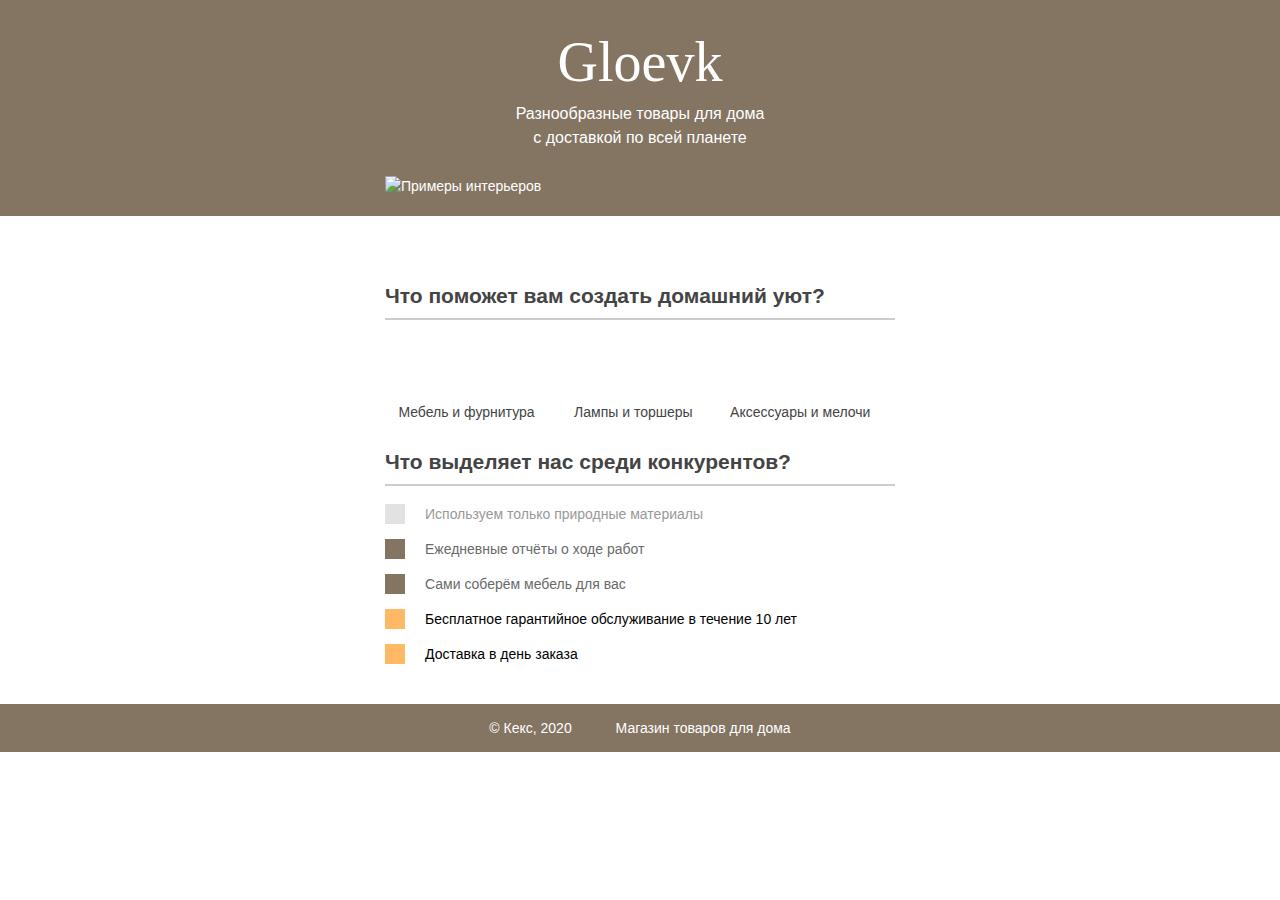
==== index.html @ f83a2370 "хз" ====
<!DOCTYPE html>
<html lang="ru">
  <head>
    <meta charset="utf-8">
    <title>Магазин товаров для дома</title>
    <link rel="stylesheet" href="style.css">
  </head>
  <body>
    <header class="site-header">
      <div class="container">
        <h1>Gloevk</h1>
        <p>Разнообразные товары для дома с доставкой по всей планете</p>
        <img src="img/gloevk-examples.png" width="510" height="80" alt="Примеры интерьеров">
      </div>
    </header>

    <section class="features">
      <h2>Что поможет вам создать домашний уют?</h2>
      <p class="feature-furniture">Мебель и фурнитура</p>
      <p class="feature-lighting">Лампы и торшеры</p>
      <p class="feature-accessories">Аксессуары и мелочи</p>
    </section>

    <section class="advantages">
      <h2>Что выделяет нас среди конкурентов?</h2>
      <ul class="advantages-list">
        <li class="advantages-item">Используем только природные материалы</li>
        <li class="advantages-item standard">Ежедневные отчёты о ходе работ</li>
        <li class="advantages-item standard">Сами соберём мебель для вас</li>
        <li class="advantages-item vip">Бесплатное гарантийное обслуживание в течение 10 лет</li>
        <li class="advantages-item vip">Доставка в день заказа</li>
      </ul>
    </section>

    <footer class="site-footer">
      <div class="container">
        <p>© Кекс, 2020</p>
        <p>Магазин товаров для дома</p>
      </div>
    </footer>
  </body>
</html>
---- style.css ----
body {
  margin: 0;
  padding: 0;
  font-family: "Arial", sans-serif;
  font-size: 14px;
  line-height: 20px;
  color: #444444;
}

h1 {
  width: 255px;
  margin: 0 auto 8px;
  font-family: "Georgia", serif;
  text-align: center;
  font-weight: normal;
  font-size: 56px;
  line-height: 64px;
}

h2 {
  border-bottom: 2px solid #cccccc;
  padding-bottom: 12px;
}

.container {
  width: 510px;
  margin: 0 auto;
  padding: 0 20px;
}

.site-header {
  min-width: 550px;
  height: 186px;
  margin-bottom: 70px;
  padding-top: 30px;
  background: #847462 no-repeat center url("img/gloevk-bg.jpg");
  background-size: cover;
  color: #ffffff;
}

.site-header p {
  width: 255px;
  margin: 0 auto 26px;
  text-align: center;
  font-size: 16px;
  line-height: 24px; 
}

.site-header img {
  display: block;
  margin: 0 auto;
}

.features {
  width: 510px;
  margin: 0 auto 30px;
  padding: 0 20px;
}

.features p {
  display: inline-block;
  vertical-align: top;
  width: 30%;
  margin: 0 5px;
  background-repeat: no-repeat;
  background-position: center top;
  text-align: center;
}

.feature-furniture {
  padding-top: 65px;
  background-image: url("img/furniture.svg");
}

.feature-lighting {
  padding-top: 65px;
  background-image: url("img/lighting.svg");
}

.feature-accessories {
  padding-top: 65px;
  background-image: url("img/accessories.svg");
}

.advantages {
  width: 510px;
  margin: 0 auto 40px;
  padding: 0 20px;
}

.advantages-list {
  padding: 0;
  list-style: none;  
}

.advantages-item {
  margin-bottom: 15px;
  padding-left: 20px;
  border-left: 20px solid #e2e2e2;
  color: #999999;
}

.standard {
  border-color: #847462;
  color: #6a6a6a;
}

.vip {
  border-color: #ffb864;
  color: #000000;
}

.site-footer {
  min-width: 550px;
  background-color: #847462;
  color: #ffffff;
}

.site-footer .container {
  text-align: center;
}

.site-footer p {
  display: inline-block;
  vertical-align: middle;
  padding: 0 20px;
}
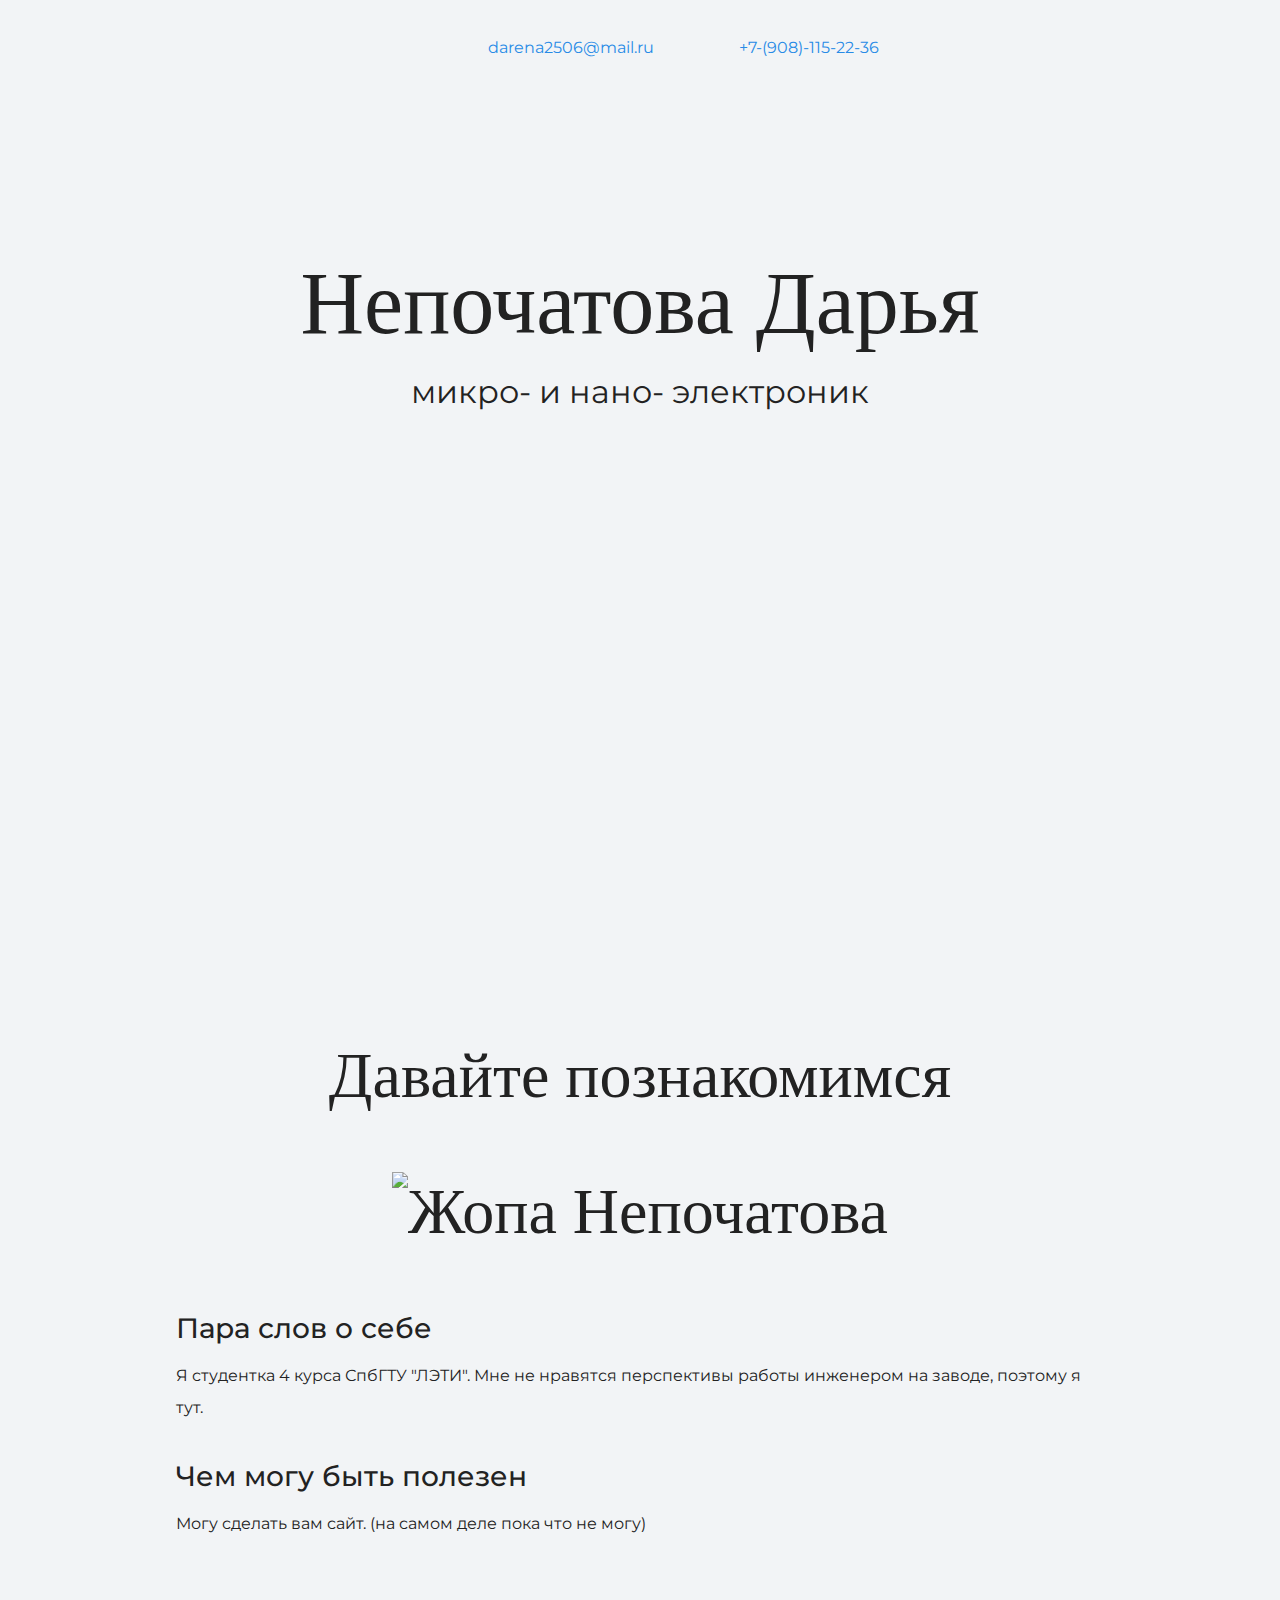
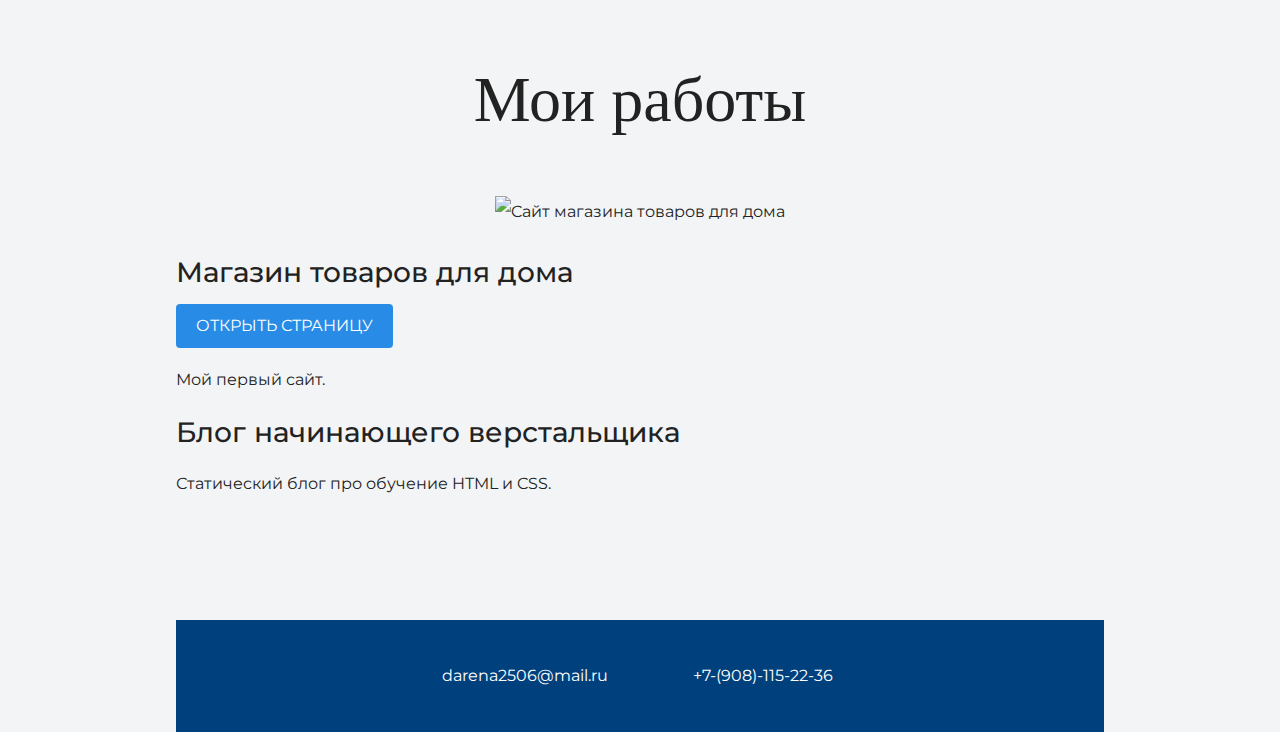
==== commit 8ee9978f: "САЙТ" ====
--- a/index.html
+++ b/index.html
@@ -1,42 +1,52 @@
 <!DOCTYPE html>
 <html lang="ru">
   <head>
-    <meta charset="utf-8">
-    <title>Магазин товаров для дома</title>
+    <meta charset="UTF-8">
     <link rel="stylesheet" href="style.css">
+    <title>Портфолио Junior верстальщика</title>
+    <link href="https://fonts.googleapis.com/css?family=Montserrat:400,500,700|Old+Standard+TT&display=swap&subset=cyrillic" rel="stylesheet">
   </head>
+
   <body>
-    <header class="site-header">
-      <div class="container">
-        <h1>Gloevk</h1>
-        <p>Разнообразные товары для дома с доставкой по всей планете</p>
-        <img src="img/gloevk-examples.png" width="510" height="80" alt="Примеры интерьеров">
-      </div>
+    <div class="container">
+    <header class="page-header">
+      <a href="mailto:darena2506@mail.ru" class="header-email">darena2506@mail.ru</a> <a href="tel: +79081152236" class="header-phone">+7-(908)-115-22-36</a>
     </header>
 
-    <section class="features">
-      <h2>Что поможет вам создать домашний уют?</h2>
-      <p class="feature-furniture">Мебель и фурнитура</p>
-      <p class="feature-lighting">Лампы и торшеры</p>
-      <p class="feature-accessories">Аксессуары и мелочи</p>
+    <section class="hero-image">
+      <h1 class="heading">Непочатова Дарья</h1>
+      <p>микро- и нано- электроник</p>
     </section>
 
-    <section class="advantages">
-      <h2>Что выделяет нас среди конкурентов?</h2>
-      <ul class="advantages-list">
-        <li class="advantages-item">Используем только природные материалы</li>
-        <li class="advantages-item standard">Ежедневные отчёты о ходе работ</li>
-        <li class="advantages-item standard">Сами соберём мебель для вас</li>
-        <li class="advantages-item vip">Бесплатное гарантийное обслуживание в течение 10 лет</li>
-        <li class="advantages-item vip">Доставка в день заказа</li>
-      </ul>
+    <section class="intro">
+      <h2 class="subheading">Давайте познакомимся</h2>
+      <figure class="subheading" >
+        <img src="files/ebalo.jpg" width="500" height="508" alt="Жопа Непочатова">
+      </figure>
+      <h3>Пара слов о себе</h3>
+      <p>Я студентка 4 курса СпбГТУ "ЛЭТИ". 
+        Мне не нравятся перспективы работы инженером на заводе, поэтому я тут.
+      </p>
+      <h3>Чем могу быть полезен</h3>
+      <p>Могу сделать вам сайт. (на самом деле пока что не могу)</p>
     </section>
 
-    <footer class="site-footer">
-      <div class="container">
-        <p>© Кекс, 2020</p>
-        <p>Магазин товаров для дома</p>
-      </div>
+    <section class="portfolio">
+      <h2 class="subheading">Мои работы</h2>
+<figure class="project-image">
+<img src="files/project.jpg" width="928" height="536" alt="Cайт магазина товаров для дома">
+</figure>
+      <h3>Магазин товаров для дома</h3>
+      <a class="button" href="project-gloevk/index.html">Открыть страницу </a>
+      <p>Мой первый сайт.</p>
+
+      <h3>Блог начинающего верстальщика</h3>
+      <p>Статический блог про обучение HTML и CSS.</p>
+    </section>
+
+    <footer class="page-footer">
+     <a href="mailto:darena2506@mail.ru" class="header-email">darena2506@mail.ru</a> <a href="tel: +79081152236" class="header-phone">+7-(908)-115-22-36</a>
     </footer>
+    </div>
   </body>
-</html>
+</html>--- a/style.css
+++ b/style.css
@@ -1,129 +1,199 @@
-body {
-  margin: 0;
-  padding: 0;
-  font-family: "Arial", sans-serif;
-  font-size: 14px;
-  line-height: 20px;
-  color: #444444;
-}
-
-h1 {
-  width: 255px;
-  margin: 0 auto 8px;
-  font-family: "Georgia", serif;
-  text-align: center;
-  font-weight: normal;
-  font-size: 56px;
-  line-height: 64px;
-}
-
-h2 {
-  border-bottom: 2px solid #cccccc;
-  padding-bottom: 12px;
-}
-
-.container {
-  width: 510px;
-  margin: 0 auto;
-  padding: 0 20px;
-}
-
-.site-header {
-  min-width: 550px;
-  height: 186px;
-  margin-bottom: 70px;
-  padding-top: 30px;
-  background: #847462 no-repeat center url("img/gloevk-bg.jpg");
-  background-size: cover;
-  color: #ffffff;
-}
-
-.site-header p {
-  width: 255px;
-  margin: 0 auto 26px;
-  text-align: center;
-  font-size: 16px;
-  line-height: 24px; 
-}
-
-.site-header img {
-  display: block;
-  margin: 0 auto;
-}
-
-.features {
-  width: 510px;
-  margin: 0 auto 30px;
-  padding: 0 20px;
-}
-
-.features p {
-  display: inline-block;
-  vertical-align: top;
-  width: 30%;
-  margin: 0 5px;
-  background-repeat: no-repeat;
-  background-position: center top;
-  text-align: center;
-}
-
-.feature-furniture {
-  padding-top: 65px;
-  background-image: url("img/furniture.svg");
-}
-
-.feature-lighting {
-  padding-top: 65px;
-  background-image: url("img/lighting.svg");
-}
-
-.feature-accessories {
-  padding-top: 65px;
-  background-image: url("img/accessories.svg");
-}
-
-.advantages {
-  width: 510px;
-  margin: 0 auto 40px;
-  padding: 0 20px;
-}
-
-.advantages-list {
-  padding: 0;
-  list-style: none;  
-}
-
-.advantages-item {
-  margin-bottom: 15px;
-  padding-left: 20px;
-  border-left: 20px solid #e2e2e2;
-  color: #999999;
-}
-
-.standard {
-  border-color: #847462;
-  color: #6a6a6a;
-}
-
-.vip {
-  border-color: #ffb864;
-  color: #000000;
-}
-
-.site-footer {
-  min-width: 550px;
-  background-color: #847462;
-  color: #ffffff;
-}
-
-.site-footer .container {
-  text-align: center;
-}
-
-.site-footer p {
-  display: inline-block;
-  vertical-align: middle;
-  padding: 0 20px;
-}
-
-
+body {
+    margin: 0;
+    min-width: 960px;
+    font-family: "Montserrat", "Helvetica", "Arial", sans-serif;
+    font-size: 16px;
+    line-height: 32px;
+    color: #222222;
+    background-color: #f2f4f6;
+    background-image: url("img/hero-bg.jpg");
+    background-repeat: no-repeat;
+    background-position: top center;
+  }
+  
+  .container {
+    max-width: 928px;
+    margin: 0 auto;
+    padding: 0 16px;
+   
+  }
+  
+  .page-header {
+    margin: 0 0 160px;
+    padding: 32px 0 32px;
+    text-align: center 
+  }
+  
+  .page-header .container,
+  .page-footer .container {
+    max-width: 1408px;
+    text-align: right;
+  }
+  
+  .page-header a {
+    margin-left: 56px;
+    color: #288be6;
+    text-decoration: none;
+    background-repeat: no-repeat;
+    background-position: left;
+  }
+  
+  .header-email {
+    padding-left: 30px;
+    background-image: url("img/icon-email-header.svg");
+  }
+  
+  .header-phone {
+    padding-left: 25px;
+    background-image: url("img/icon-phone-header.svg");
+  }
+  
+  .hero-image {
+    margin-bottom: 620px;
+    text-align: center 
+  }
+  
+  .hero-image .container {
+    max-width: 1408px;
+    text-align: center;
+  }
+  
+  .heading {
+    margin: 0 0 16px;
+    font-family: "Old Standard TT", "Times", "Times New Roman", serif;
+    font-size: 88px;
+    line-height: 96px;
+    font-weight: 400;
+  }
+  
+  .hero-image p {
+    margin: 0;
+    font-size: 32px;
+    line-height: 48px;
+  }
+  
+  .intro {
+    margin: 0 0 120px;
+  }
+  
+  .subheading {
+    margin: 0 0 56px;
+    font-family: "Old Standard TT", "Times", "Times New Roman", serif;
+    font-size: 64px;
+    line-height: 80px;
+    font-weight: 400;
+    text-align: center;
+    
+  }
+
+  .user-image {
+    margin: 0 0 32px;
+    text-align: center;
+  }
+  
+  .intro h3,
+  .portfolio h3 {
+    margin: 0 0 12px;
+    font-size: 28px;
+    line-height: 40px;
+    font-weight: 500;
+  }
+  
+  .intro p {
+    margin: 0 0 32px;
+  }
+  
+  .skills-list {
+    margin: 0;
+    padding: 0;
+  }
+  
+  .skills-list dt {
+    padding-left: 32px;
+    background-repeat: no-repeat;
+    background-position: left;
+  }
+  
+  .skill-html {
+    background-image: url("img/icon-html.svg");
+  }
+  
+  .skill-css {
+    background-image: url("img/icon-css.svg");
+  }
+  
+  .level {
+    margin: 4px 0 16px;
+    padding: 0;
+    height: 14px;
+    font-size: 0;
+    background-color: #ffffff;
+    border: 1px solid #86c3fa;
+    border-radius: 8px;
+  }
+  
+  .level div {
+    margin: 1px;
+    height: 12px;
+    background-color: #288be6;
+    border-radius: 6px;
+  }
+  
+  .portfolio {
+    margin: 0 0 120px;
+  }
+  
+  .projects {
+    margin: 0;
+    padding: 0;
+    list-style: none;
+  }
+  
+  .projects li {
+    margin: 0 0 80px;
+  }
+  
+  .project-image {
+    margin: 0 0 24px;
+    text-align: center;
+  }
+  
+  .projects p {
+    margin: 0 0 24px;
+  }
+  
+  .button {
+    padding: 6px 20px;
+    display: inline-block;
+    vertical-align: baseline;
+    text-decoration: none;
+    text-transform: uppercase;
+    border-radius: 4px;
+    background-color: #288be6;
+    color: #ffffff;
+  }
+  
+  .page-footer {
+    padding: 40px 180px;
+    background-color: #00417d;
+    color: #ffffff;
+    
+  }
+  
+  .page-footer a {
+    margin-left: 56px;
+    color: inherit;
+    text-decoration: none;
+    background-repeat: no-repeat;
+    background-position: left;
+  }
+  
+  .footer-email {
+    padding-left: 30px;
+    background-image: url("img/icon-email-footer.svg");
+  }
+  
+  .footer-phone {
+    padding-left: 25px;
+    background-image: url("img/icon-phone-footer.svg");
+  }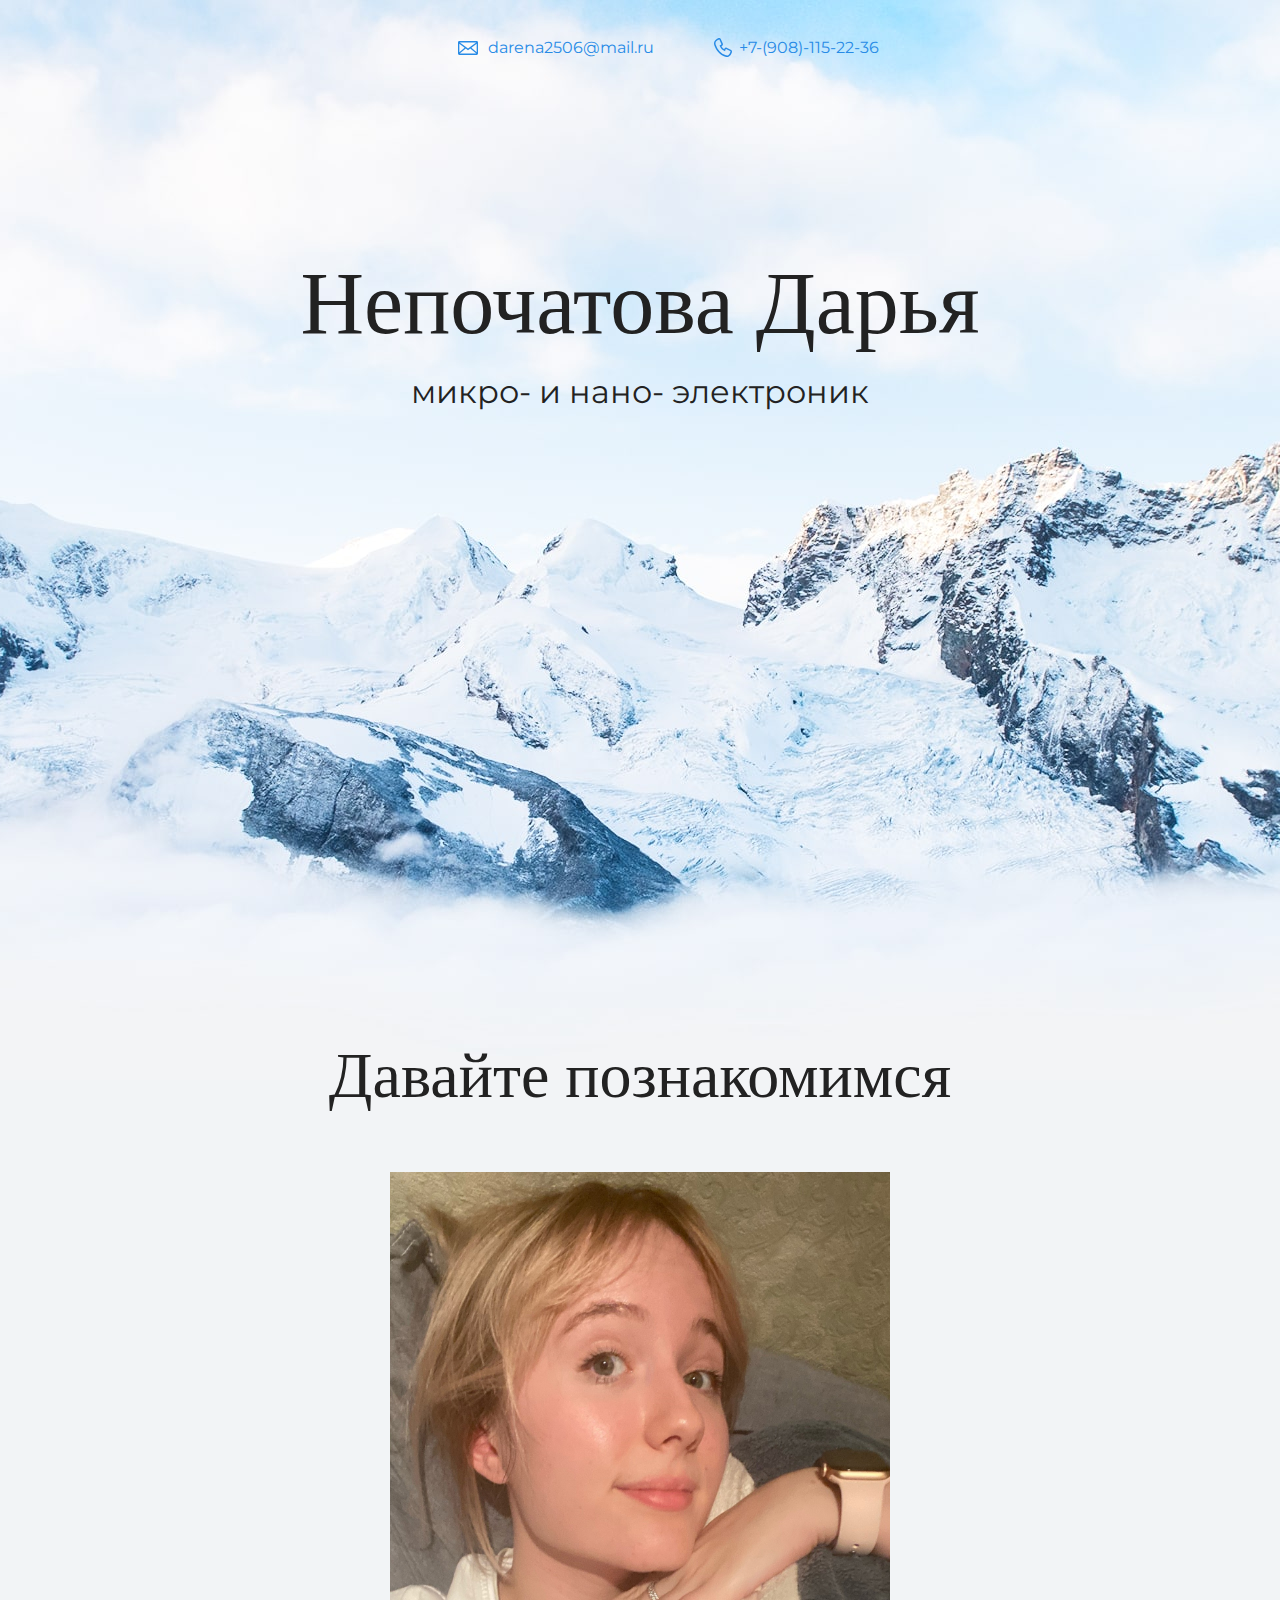
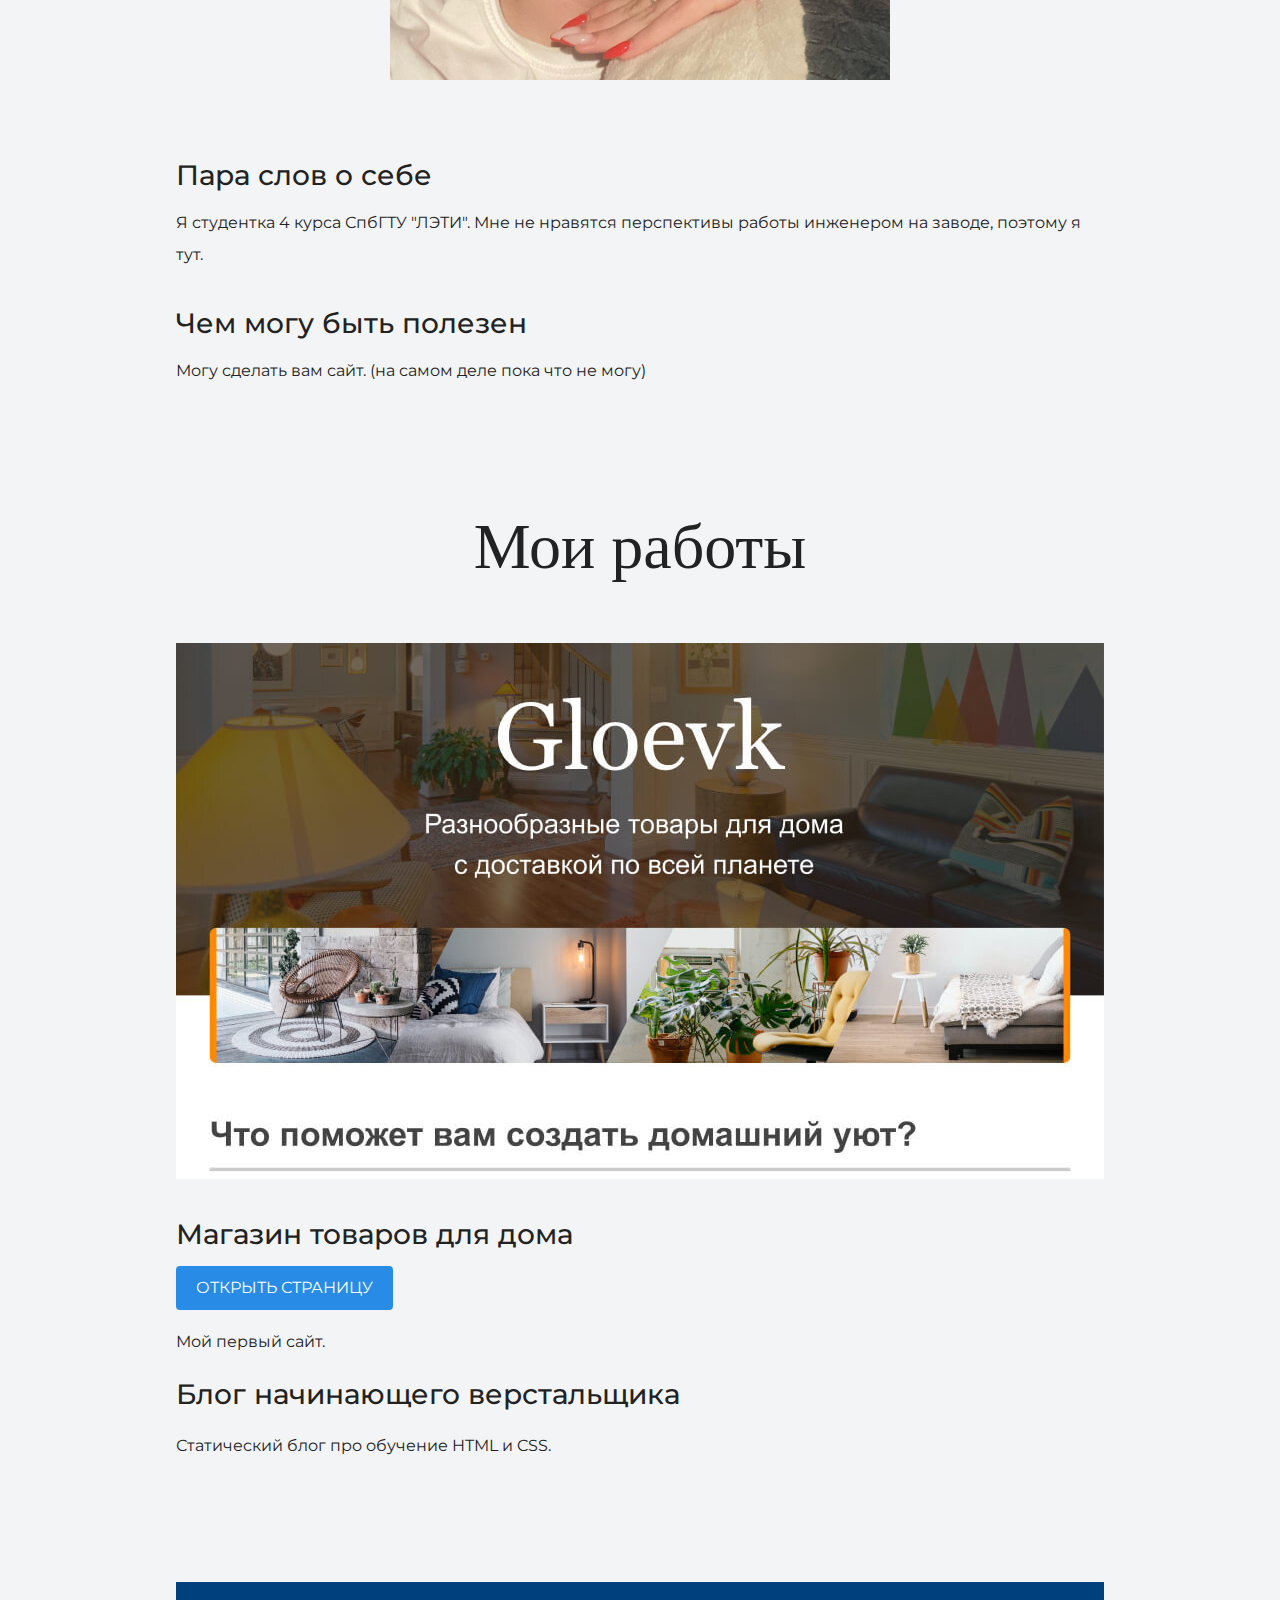
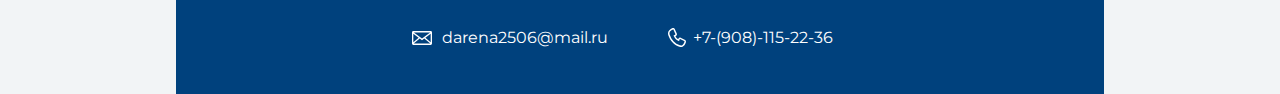
==== commit 32d71f18: "Add files via upload" ====
--- a/index.html
+++ b/index.html
@@ -37,7 +37,7 @@
 <img src="files/project.jpg" width="928" height="536" alt="Cайт магазина товаров для дома">
 </figure>
       <h3>Магазин товаров для дома</h3>
-      <a class="button" href="project-gloevk/index.html">Открыть страницу </a>
+      <a class="button" href="project-gloevk/index1.html">Открыть страницу </a>
       <p>Мой первый сайт.</p>
 
       <h3>Блог начинающего верстальщика</h3>
@@ -45,7 +45,7 @@
     </section>
 
     <footer class="page-footer">
-     <a href="mailto:darena2506@mail.ru" class="header-email">darena2506@mail.ru</a> <a href="tel: +79081152236" class="header-phone">+7-(908)-115-22-36</a>
+     <a href="mailto:darena2506@mail.ru" class="footer-email">darena2506@mail.ru</a> <a href="tel: +79081152236" class="footer-phone">+7-(908)-115-22-36</a>
     </footer>
     </div>
   </body>
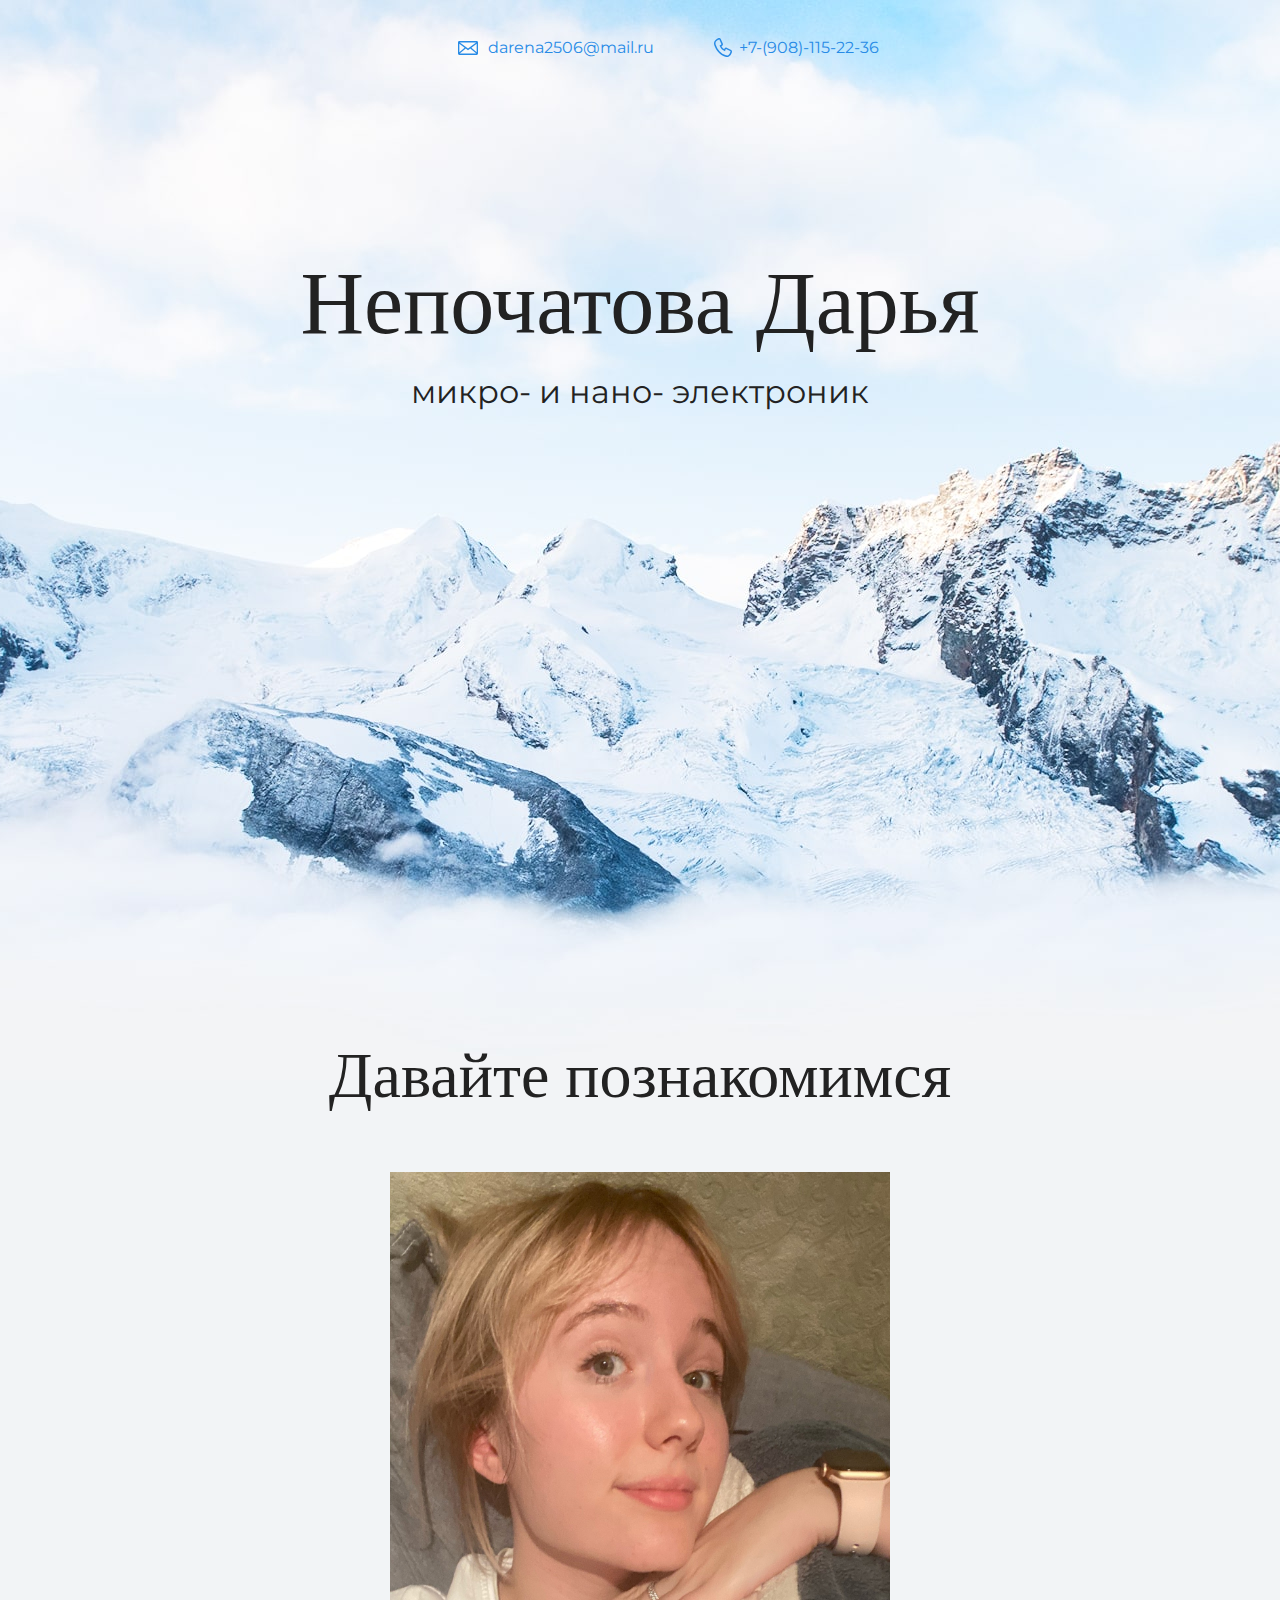
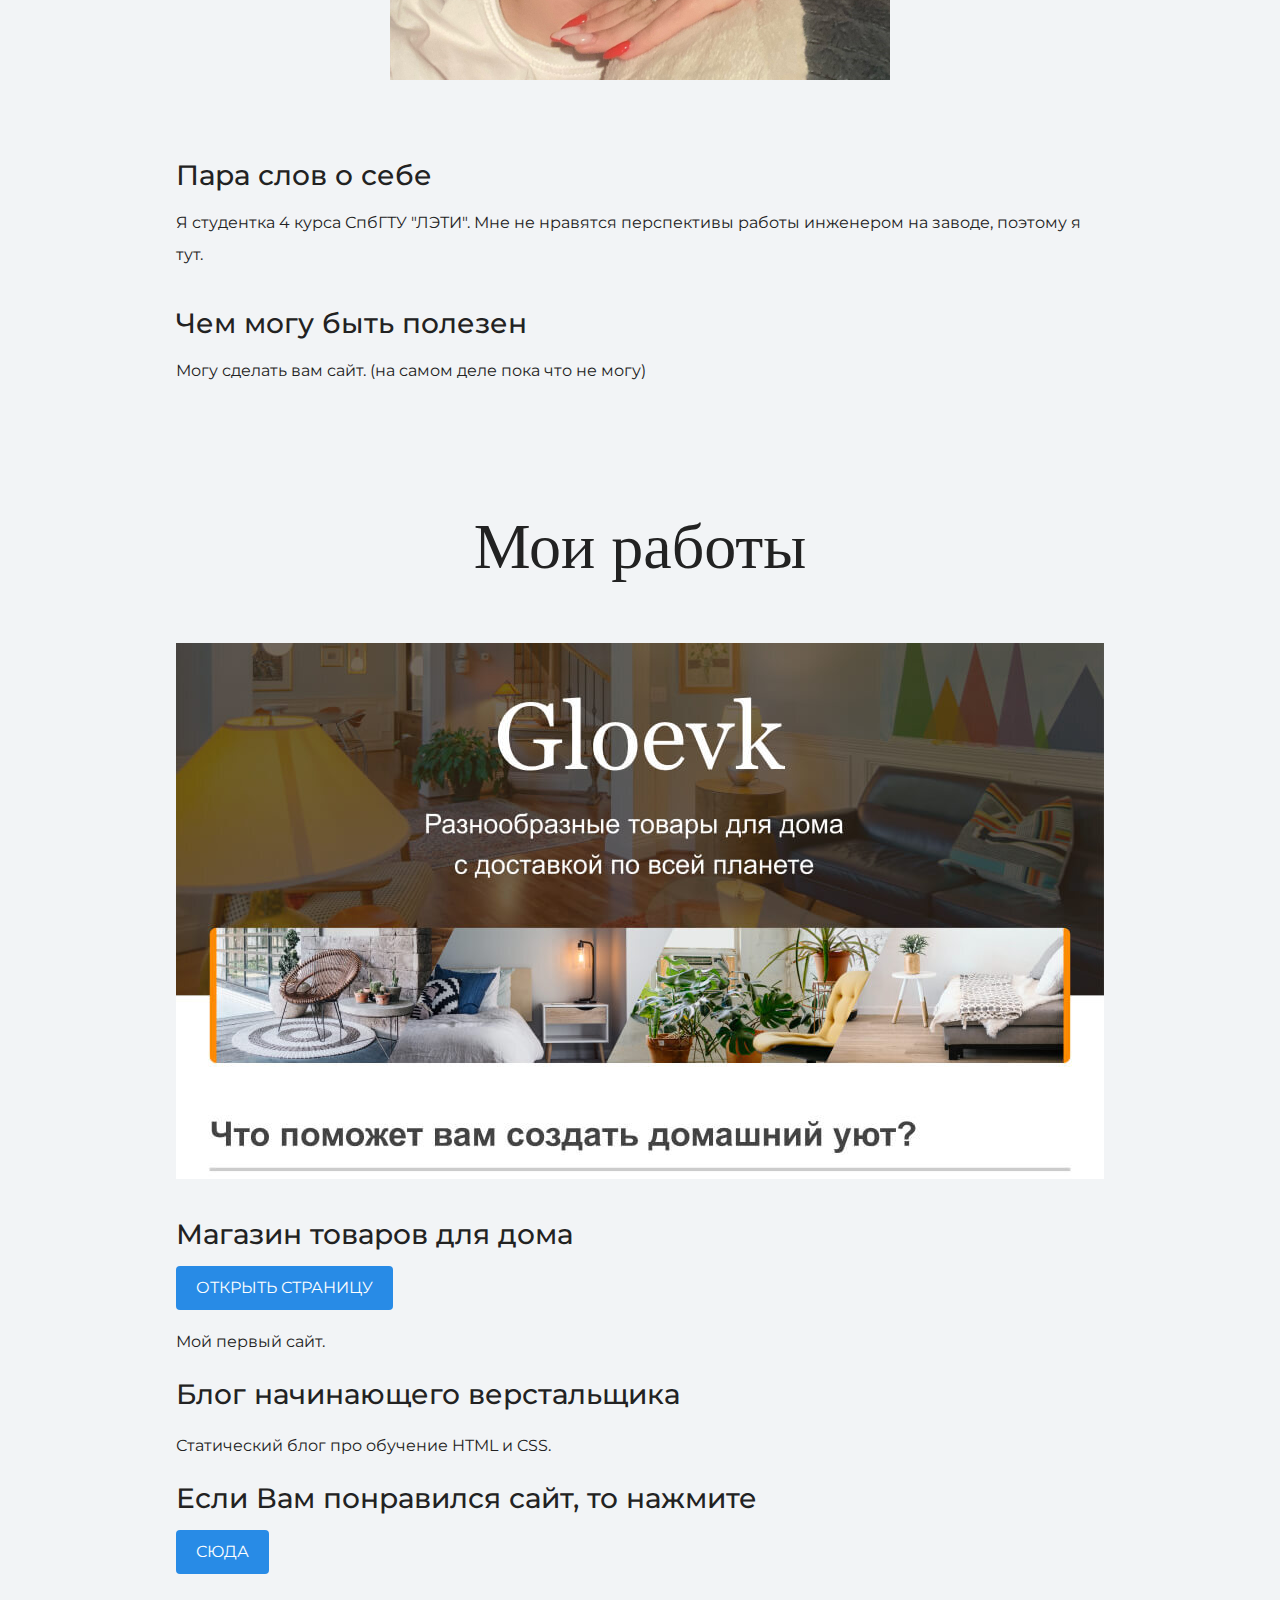
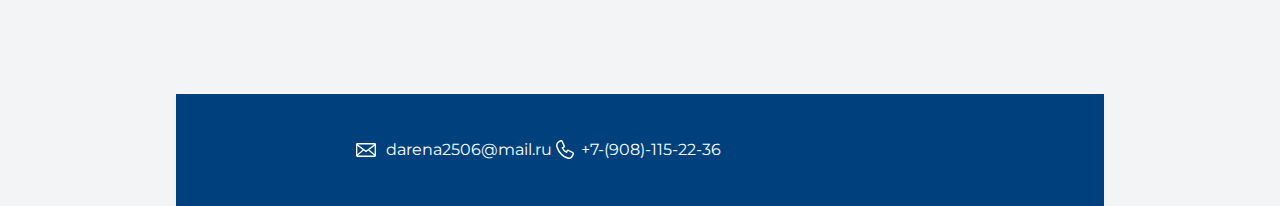
==== commit 0e0df7d4: "Add files via upload" ====
--- a/index.html
+++ b/index.html
@@ -42,7 +42,10 @@
 
       <h3>Блог начинающего верстальщика</h3>
       <p>Статический блог про обучение HTML и CSS.</p>
+      <h3>Если Вам понравился сайт, то нажмите</h3>
+      <a class="button" href="Untitled-1.html">сюда</a>
     </section>
+    
 
     <footer class="page-footer">
      <a href="mailto:darena2506@mail.ru" class="footer-email">darena2506@mail.ru</a> <a href="tel: +79081152236" class="footer-phone">+7-(908)-115-22-36</a>
--- a/style.css
+++ b/style.css
@@ -181,7 +181,8 @@
   }
   
   .page-footer a {
-    margin-left: 56px;
+    
+    text-align: center;
     color: inherit;
     text-decoration: none;
     background-repeat: no-repeat;
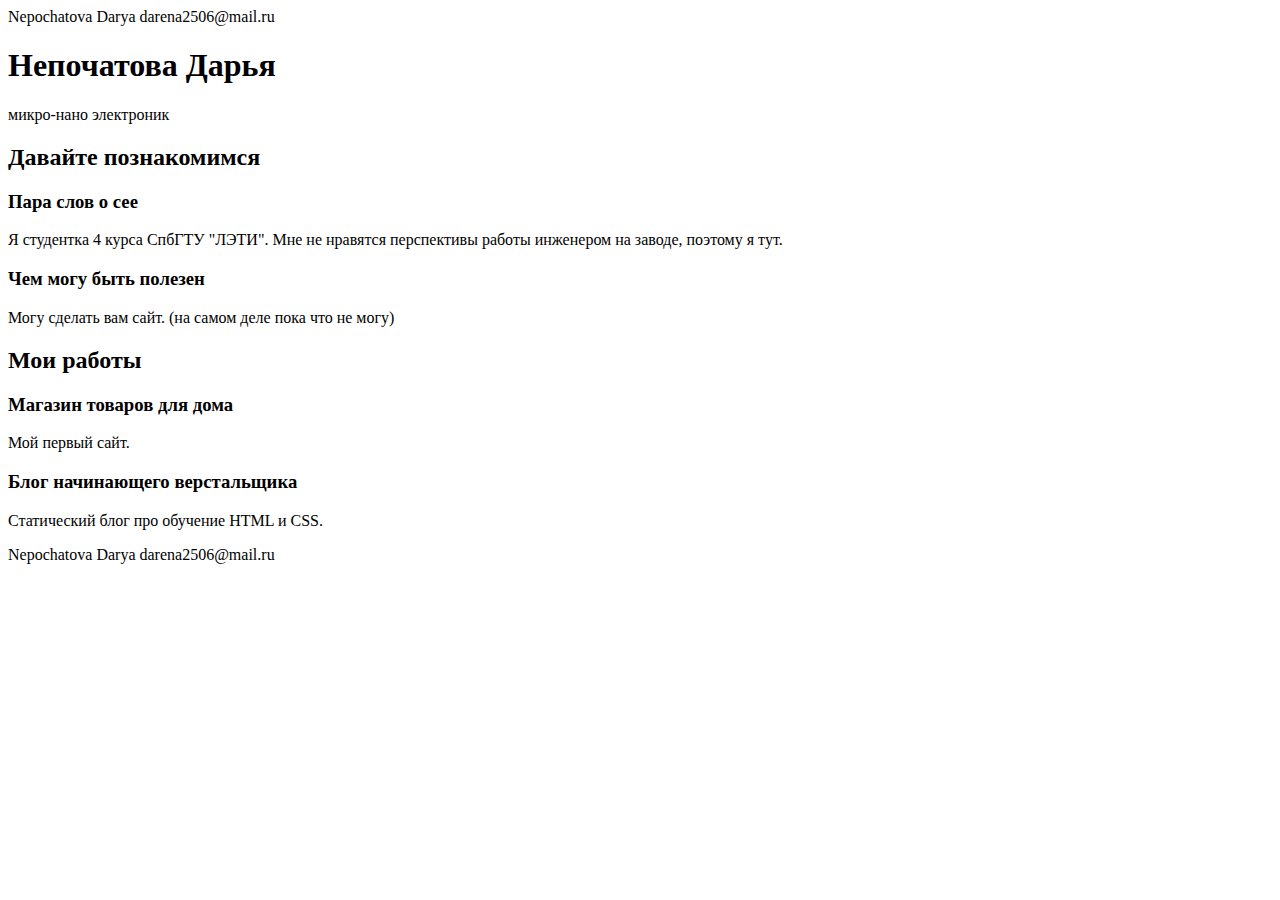
==== commit 41e66fe0: "Add files via upload" ====
--- a/index.html
+++ b/index.html
@@ -2,28 +2,23 @@
 <html lang="ru">
   <head>
     <meta charset="UTF-8">
-    <link rel="stylesheet" href="style.css">
+    <link rel="stylesheet" href="outlines.css">
     <title>Портфолио Junior верстальщика</title>
-    <link href="https://fonts.googleapis.com/css?family=Montserrat:400,500,700|Old+Standard+TT&display=swap&subset=cyrillic" rel="stylesheet">
   </head>
 
   <body>
-    <div class="container">
     <header class="page-header">
-      <a href="mailto:darena2506@mail.ru" class="header-email">darena2506@mail.ru</a> <a href="tel: +79081152236" class="header-phone">+7-(908)-115-22-36</a>
+      Nepochatova Darya darena2506@mail.ru
     </header>
 
     <section class="hero-image">
       <h1 class="heading">Непочатова Дарья</h1>
-      <p>микро- и нано- электроник</p>
+      <p>микро-нано электроник</p>
     </section>
 
     <section class="intro">
       <h2 class="subheading">Давайте познакомимся</h2>
-      <figure class="subheading" >
-        <img src="files/ebalo.jpg" width="500" height="508" alt="Жопа Непочатова">
-      </figure>
-      <h3>Пара слов о себе</h3>
+      <h3>Пара слов о сее</h3>
       <p>Я студентка 4 курса СпбГТУ "ЛЭТИ". 
         Мне не нравятся перспективы работы инженером на заводе, поэтому я тут.
       </p>
@@ -33,23 +28,16 @@
 
     <section class="portfolio">
       <h2 class="subheading">Мои работы</h2>
-<figure class="project-image">
-<img src="files/project.jpg" width="928" height="536" alt="Cайт магазина товаров для дома">
-</figure>
+
       <h3>Магазин товаров для дома</h3>
-      <a class="button" href="project-gloevk/index1.html">Открыть страницу </a>
       <p>Мой первый сайт.</p>
 
       <h3>Блог начинающего верстальщика</h3>
       <p>Статический блог про обучение HTML и CSS.</p>
-      <h3>Если Вам понравился сайт, то нажмите</h3>
-      <a class="button" href="Untitled-1.html">сюда</a>
     </section>
-    
 
     <footer class="page-footer">
-     <a href="mailto:darena2506@mail.ru" class="footer-email">darena2506@mail.ru</a> <a href="tel: +79081152236" class="footer-phone">+7-(908)-115-22-36</a>
+      Nepochatova Darya darena2506@mail.ru 
     </footer>
-    </div>
   </body>
 </html>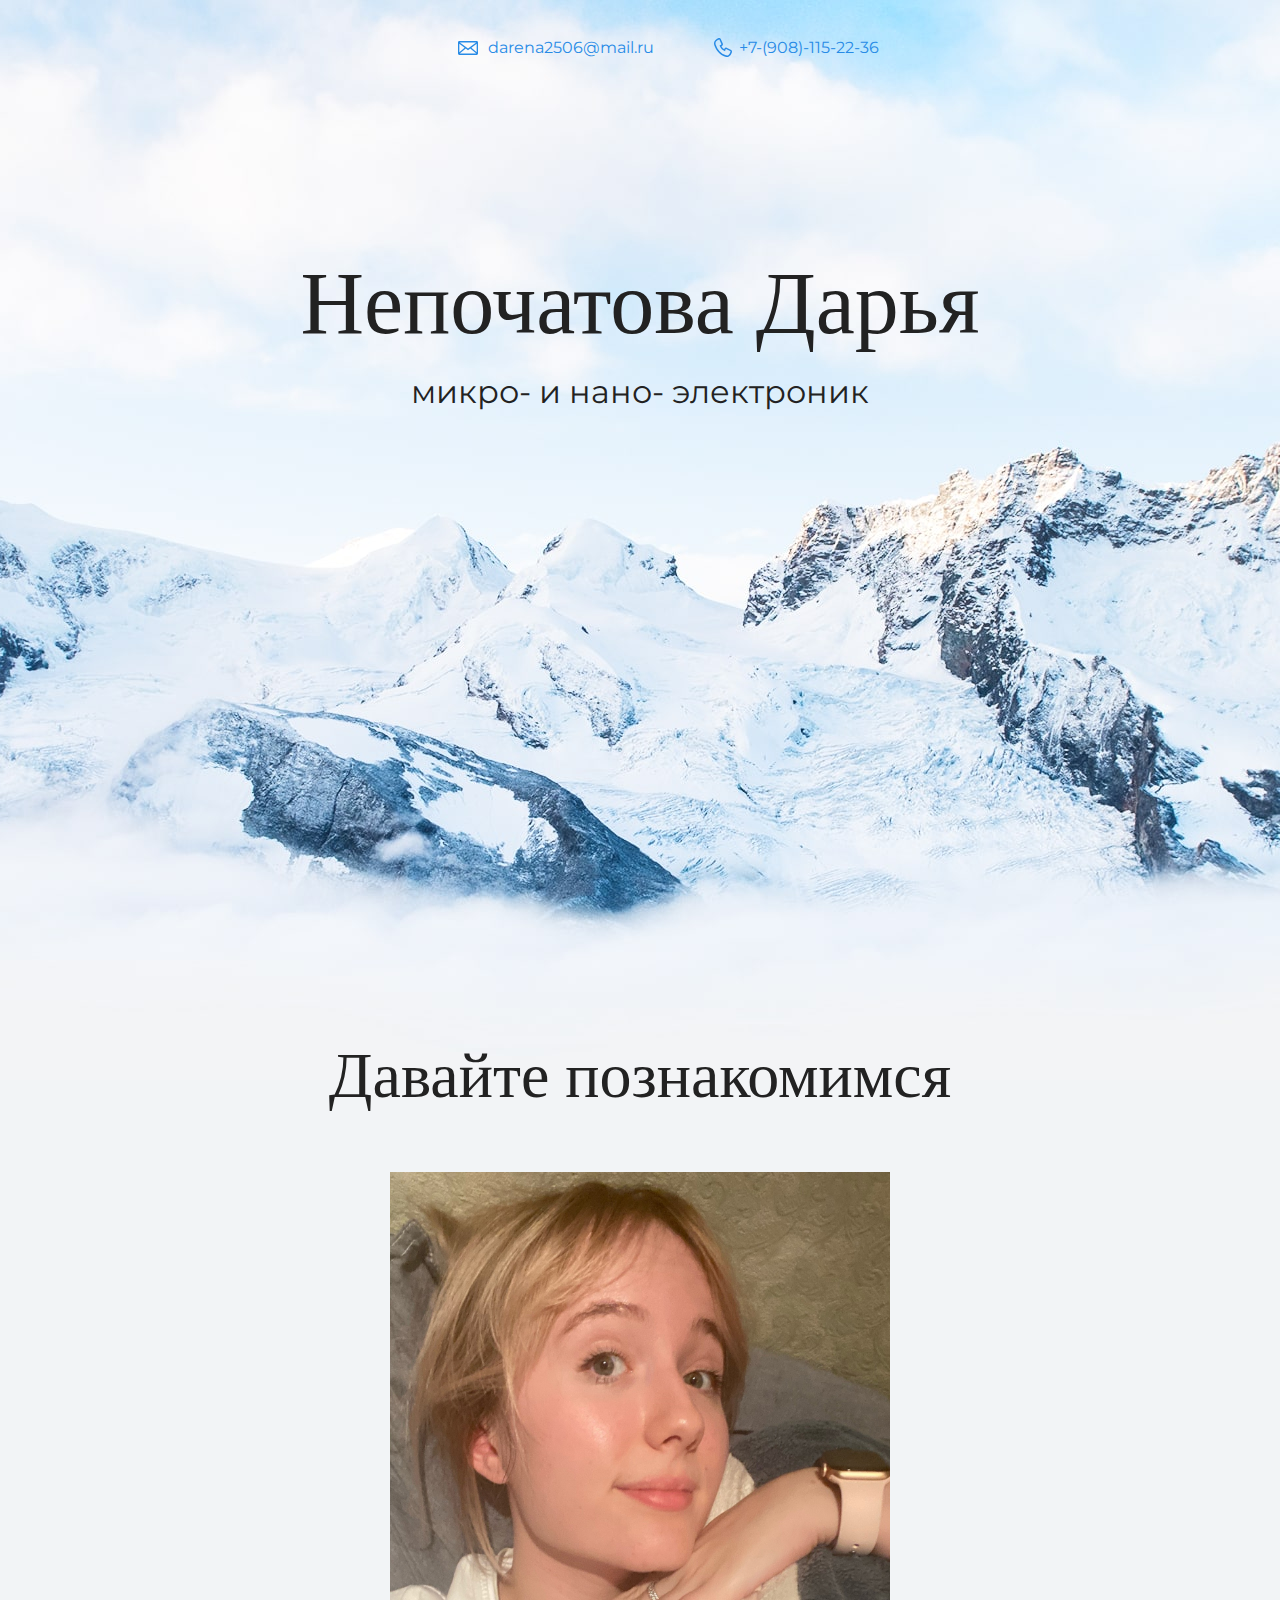
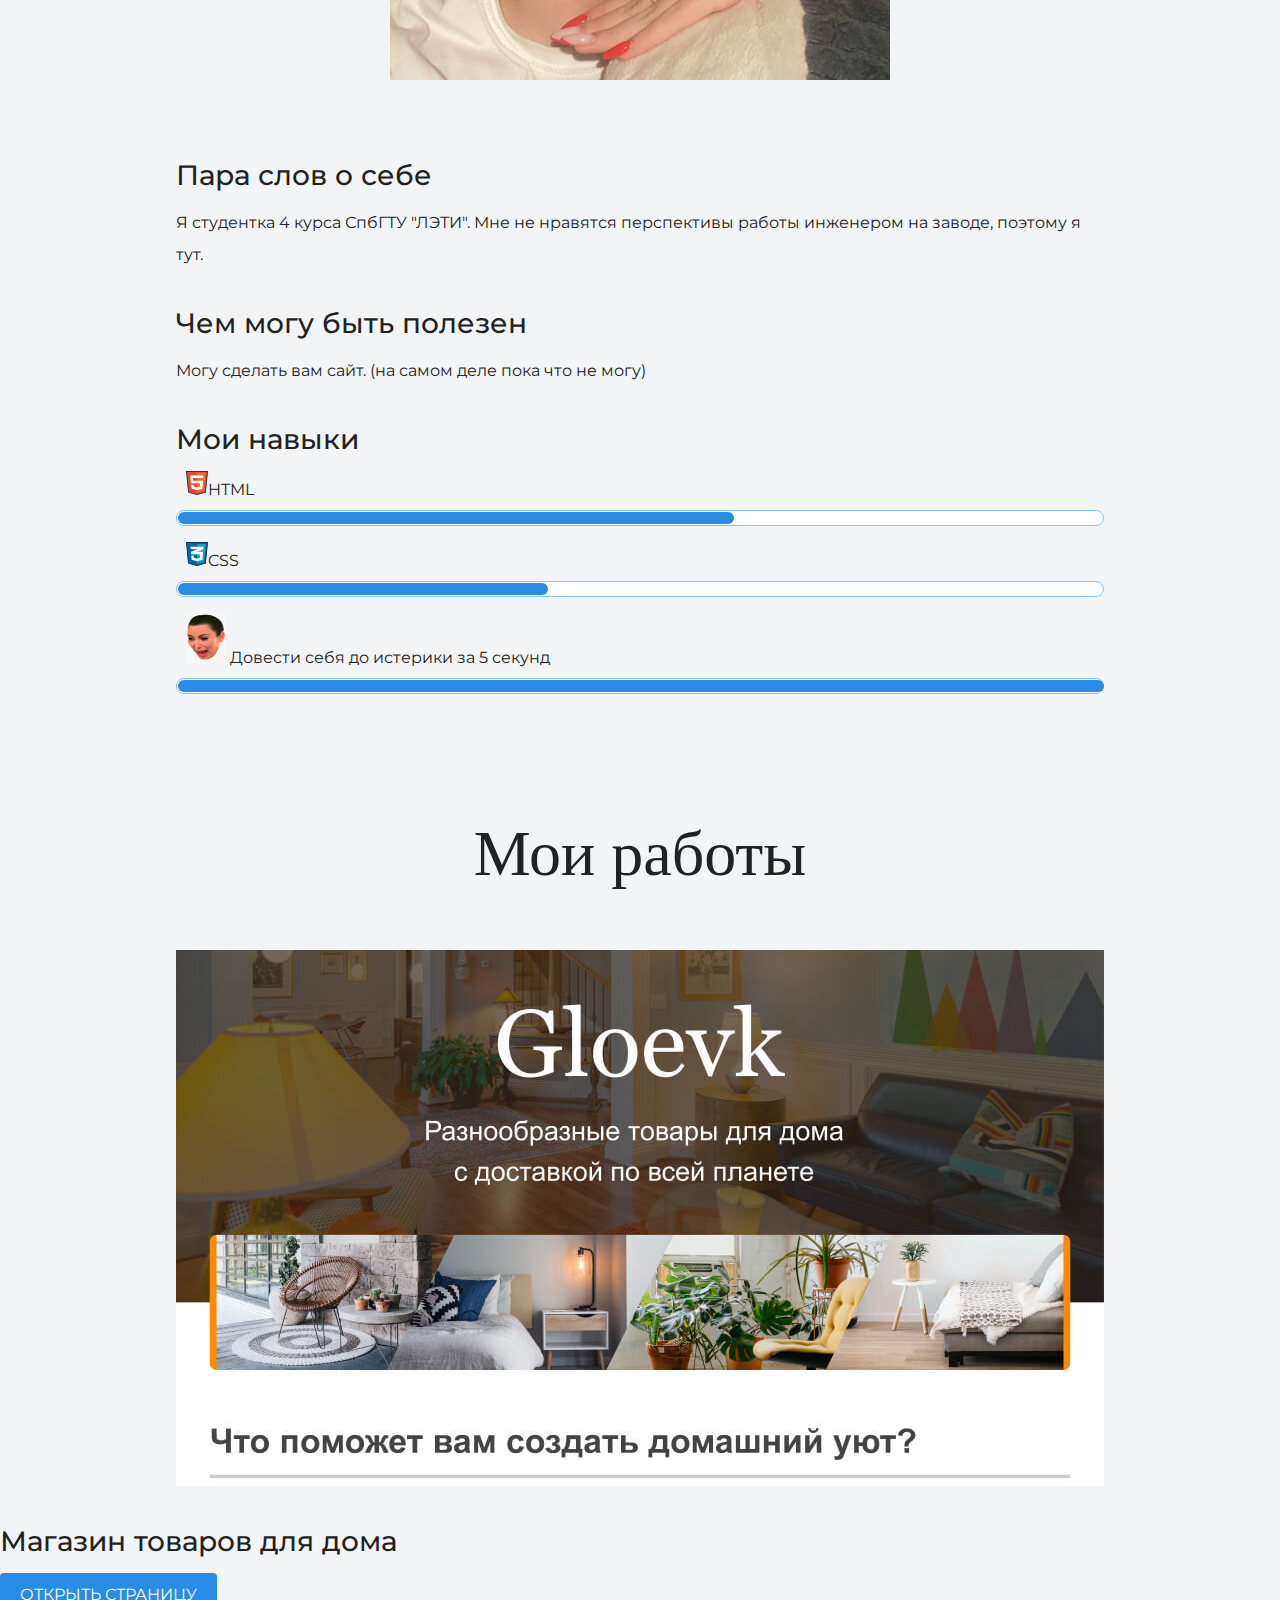
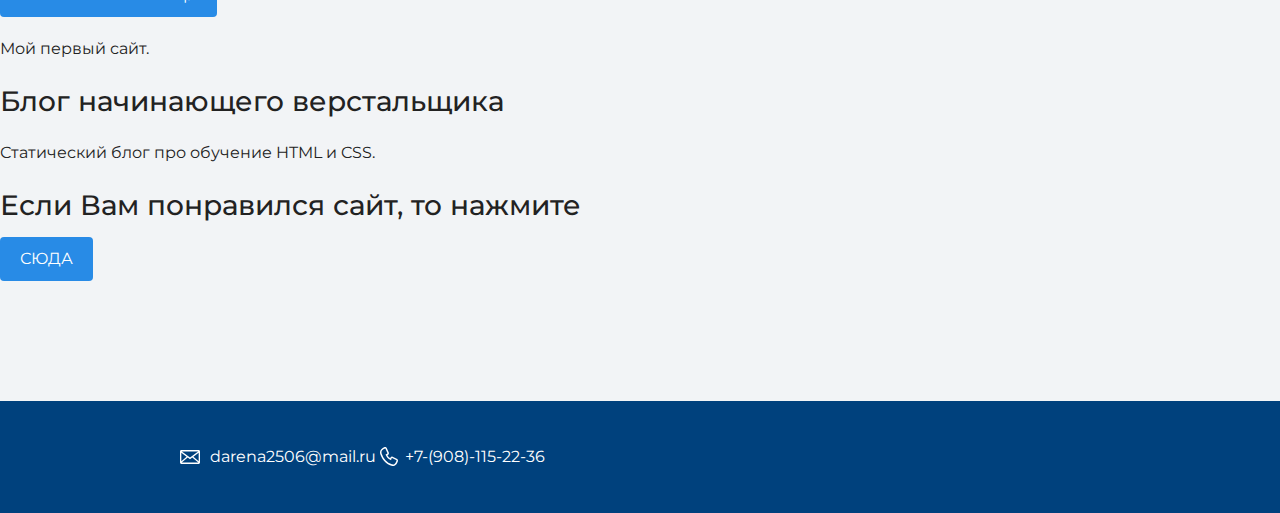
==== commit cc4d2854: "Add files via upload" ====
--- a/index.html
+++ b/index.html
@@ -2,42 +2,71 @@
 <html lang="ru">
   <head>
     <meta charset="UTF-8">
-    <link rel="stylesheet" href="outlines.css">
+    <link rel="stylesheet" href="style.css">
     <title>Портфолио Junior верстальщика</title>
+    <link href="https://fonts.googleapis.com/css?family=Montserrat:400,500,700|Old+Standard+TT&display=swap&subset=cyrillic" rel="stylesheet">
   </head>
 
   <body>
+    <div class="container">
     <header class="page-header">
-      Nepochatova Darya darena2506@mail.ru
+      <a href="mailto:darena2506@mail.ru" class="header-email">darena2506@mail.ru</a> <a href="tel: +79081152236" class="header-phone">+7-(908)-115-22-36</a>
     </header>
 
     <section class="hero-image">
       <h1 class="heading">Непочатова Дарья</h1>
-      <p>микро-нано электроник</p>
+      <p>микро- и нано- электроник</p>
     </section>
 
     <section class="intro">
       <h2 class="subheading">Давайте познакомимся</h2>
-      <h3>Пара слов о сее</h3>
+      <figure class="subheading" >
+        <img src="files/ebalo.jpg" width="500" height="508" alt="Жопа Непочатова">
+      </figure>
+      <div>
+      <h3>Пара слов о себе</h3>
       <p>Я студентка 4 курса СпбГТУ "ЛЭТИ". 
         Мне не нравятся перспективы работы инженером на заводе, поэтому я тут.
       </p>
+    </div>
+    <div>
       <h3>Чем могу быть полезен</h3>
       <p>Могу сделать вам сайт. (на самом деле пока что не могу)</p>
+    </div>
+    <div class="skills">
+<h3>Мои навыки</h3>
+  <dl class="skills-list">
+    <dt><img src="img/icon-html.svg">HTML</dt>
+    <dd class="level"><div style="width:60%">60%</div></dd>
+    <dt><img src="img/icon-css.svg">CSS</dt>
+    <dd class="level"><div style="width:40%">40%</div></dd>
+    <dt><img src="files/rbv.png" width="40" height="50"> Довести себя до истерики за 5 секунд</dt>
+    <dd class="level"><div style="width:100%">100%</div></dd>
+  </dl>
+</div>
+    </div>
+      
     </section>
 
     <section class="portfolio">
       <h2 class="subheading">Мои работы</h2>
-
+<figure class="project-image">
+<img src="files/project.jpg" width="928" height="536" alt="Cайт магазина товаров для дома">
+</figure>
       <h3>Магазин товаров для дома</h3>
+      <a class="button" href="project-gloevk/index1.html">Открыть страницу </a>
       <p>Мой первый сайт.</p>
 
       <h3>Блог начинающего верстальщика</h3>
       <p>Статический блог про обучение HTML и CSS.</p>
+      <h3>Если Вам понравился сайт, то нажмите</h3>
+      <a class="button" href="Untitled-1.html">сюда</a>
     </section>
+    
 
     <footer class="page-footer">
-      Nepochatova Darya darena2506@mail.ru 
+     <a href="mailto:darena2506@mail.ru" class="footer-email">darena2506@mail.ru</a> <a href="tel: +79081152236" class="footer-phone">+7-(908)-115-22-36</a>
     </footer>
+    </div>
   </body>
 </html>--- a/style.css
+++ b/style.css
@@ -0,0 +1,192 @@
+body {
+    margin: 0;
+    min-width: 960px;
+    font-family: "Montserrat", "Helvetica", "Arial", sans-serif;
+    font-size: 16px;
+    line-height: 32px;
+    color: #222222;
+    background-color: #f2f4f6;
+    background-image: url("img/hero-bg.jpg");
+    background-repeat: no-repeat;
+    background-position: top center;
+  }
+  
+  .container {
+    max-width: 928px;
+    margin: 0 auto;
+    padding: 0 16px;
+   
+  }
+  
+  .page-header {
+    margin: 0 0 160px;
+    padding: 32px 0 32px;
+    text-align: center 
+  }
+  
+  .page-header .container,
+  .page-footer .container {
+    max-width: 1408px;
+    text-align: right;
+  }
+  
+  .page-header a {
+    margin-left: 56px;
+    color: #288be6;
+    text-decoration: none;
+    background-repeat: no-repeat;
+    background-position: left;
+  }
+  
+  .header-email {
+    padding-left: 30px;
+    background-image: url("img/icon-email-header.svg");
+  }
+  
+  .header-phone {
+    padding-left: 25px;
+    background-image: url("img/icon-phone-header.svg");
+  }
+  
+  .hero-image {
+    margin-bottom: 620px;
+    text-align: center 
+  }
+  
+  .hero-image .container {
+    max-width: 1408px;
+    text-align: center;
+  }
+  
+  .heading {
+    margin: 0 0 16px;
+    font-family: "Old Standard TT", "Times", "Times New Roman", serif;
+    font-size: 88px;
+    line-height: 96px;
+    font-weight: 400;
+  }
+  
+  .hero-image p {
+    margin: 0;
+    font-size: 32px;
+    line-height: 48px;
+  }
+  
+  .intro {
+    margin: 0 0 120px;
+  }
+  
+  .subheading {
+    margin: 0 0 56px;
+    font-family: "Old Standard TT", "Times", "Times New Roman", serif;
+    font-size: 64px;
+    line-height: 80px;
+    font-weight: 400;
+    text-align: center;
+    
+  }
+
+  .user-image {
+    margin: 0 0 32px;
+    text-align: center;
+  }
+  
+  .intro h3,
+  .portfolio h3 {
+    margin: 0 0 12px;
+    font-size: 28px;
+    line-height: 40px;
+    font-weight: 500;
+  }
+  
+  .intro p {
+    margin: 0 0 32px;
+  }
+  
+  .skills-list {
+    margin: 0;
+    padding: 0;
+  }
+  
+  .skills-list dt {
+    padding-left: 10px;
+    background-repeat: no-repeat;
+    background-position: left;
+  }
+  
+  .level {
+    margin: 4px 0 16px;
+    padding: 0;
+    height: 14px;
+    font-size: 0;
+    background-color: #ffffff;
+    border: 1px solid #86c3fa;
+    border-radius: 8px;
+  }
+  
+  .level div {
+    margin: 1px;
+    height: 12px;
+    background-color: #288be6;
+    border-radius: 6px;
+  }
+  
+  .portfolio {
+    margin: 0 0 120px;
+  }
+  
+  .projects {
+    margin: 0;
+    padding: 0;
+    list-style: none;
+  }
+  
+  .projects li {
+    margin: 0 0 80px;
+  }
+  
+  .project-image {
+    margin: 0 0 24px;
+    text-align: center;
+  }
+  
+  .projects p {
+    margin: 0 0 24px;
+  }
+  
+  .button {
+    padding: 6px 20px;
+    display: inline-block;
+    vertical-align: baseline;
+    text-decoration: none;
+    text-transform: uppercase;
+    border-radius: 4px;
+    background-color: #288be6;
+    color: #ffffff;
+  }
+  
+  .page-footer {
+    padding: 40px 180px;
+    background-color: #00417d;
+    color: #ffffff;
+    
+  }
+  
+  .page-footer a {
+    
+    text-align: center;
+    color: inherit;
+    text-decoration: none;
+    background-repeat: no-repeat;
+    background-position: left;
+  }
+  
+  .footer-email {
+    padding-left: 30px;
+    background-image: url("img/icon-email-footer.svg");
+  }
+  
+  .footer-phone {
+    padding-left: 25px;
+    background-image: url("img/icon-phone-footer.svg");
+  }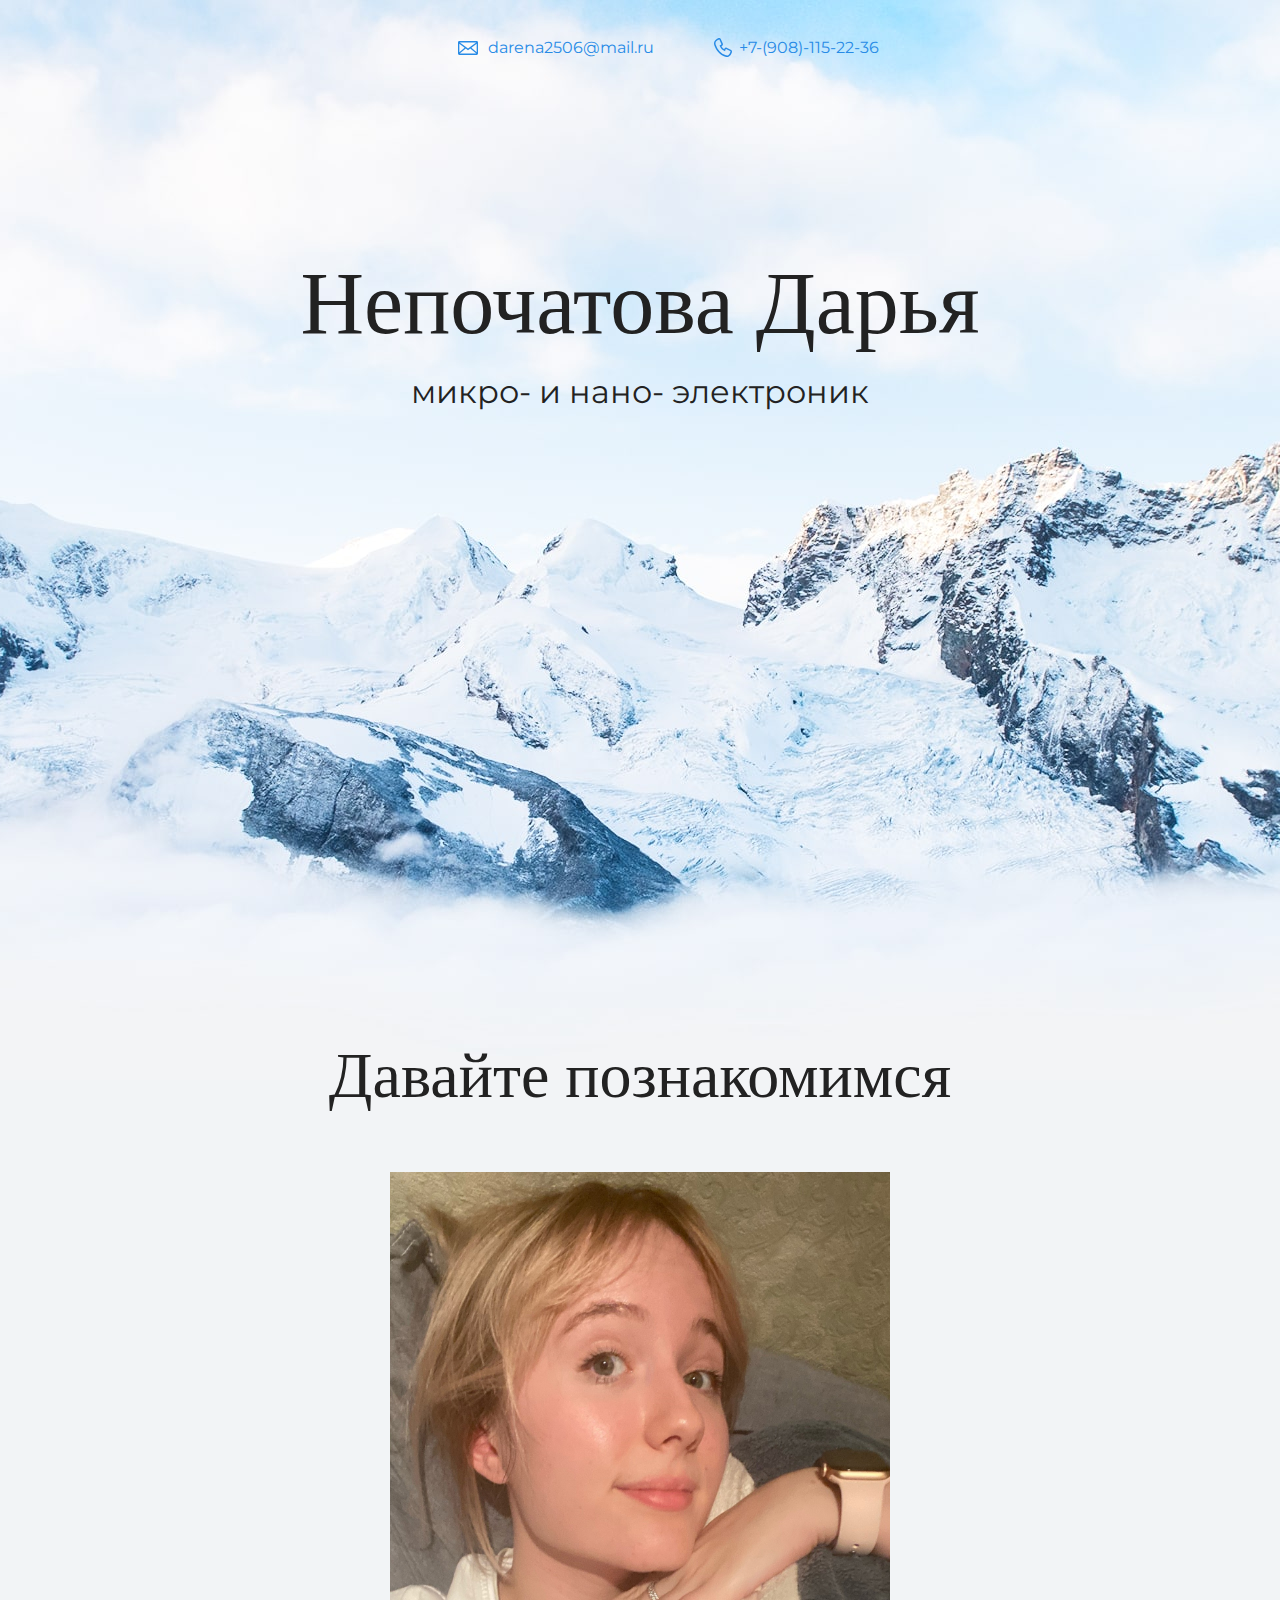
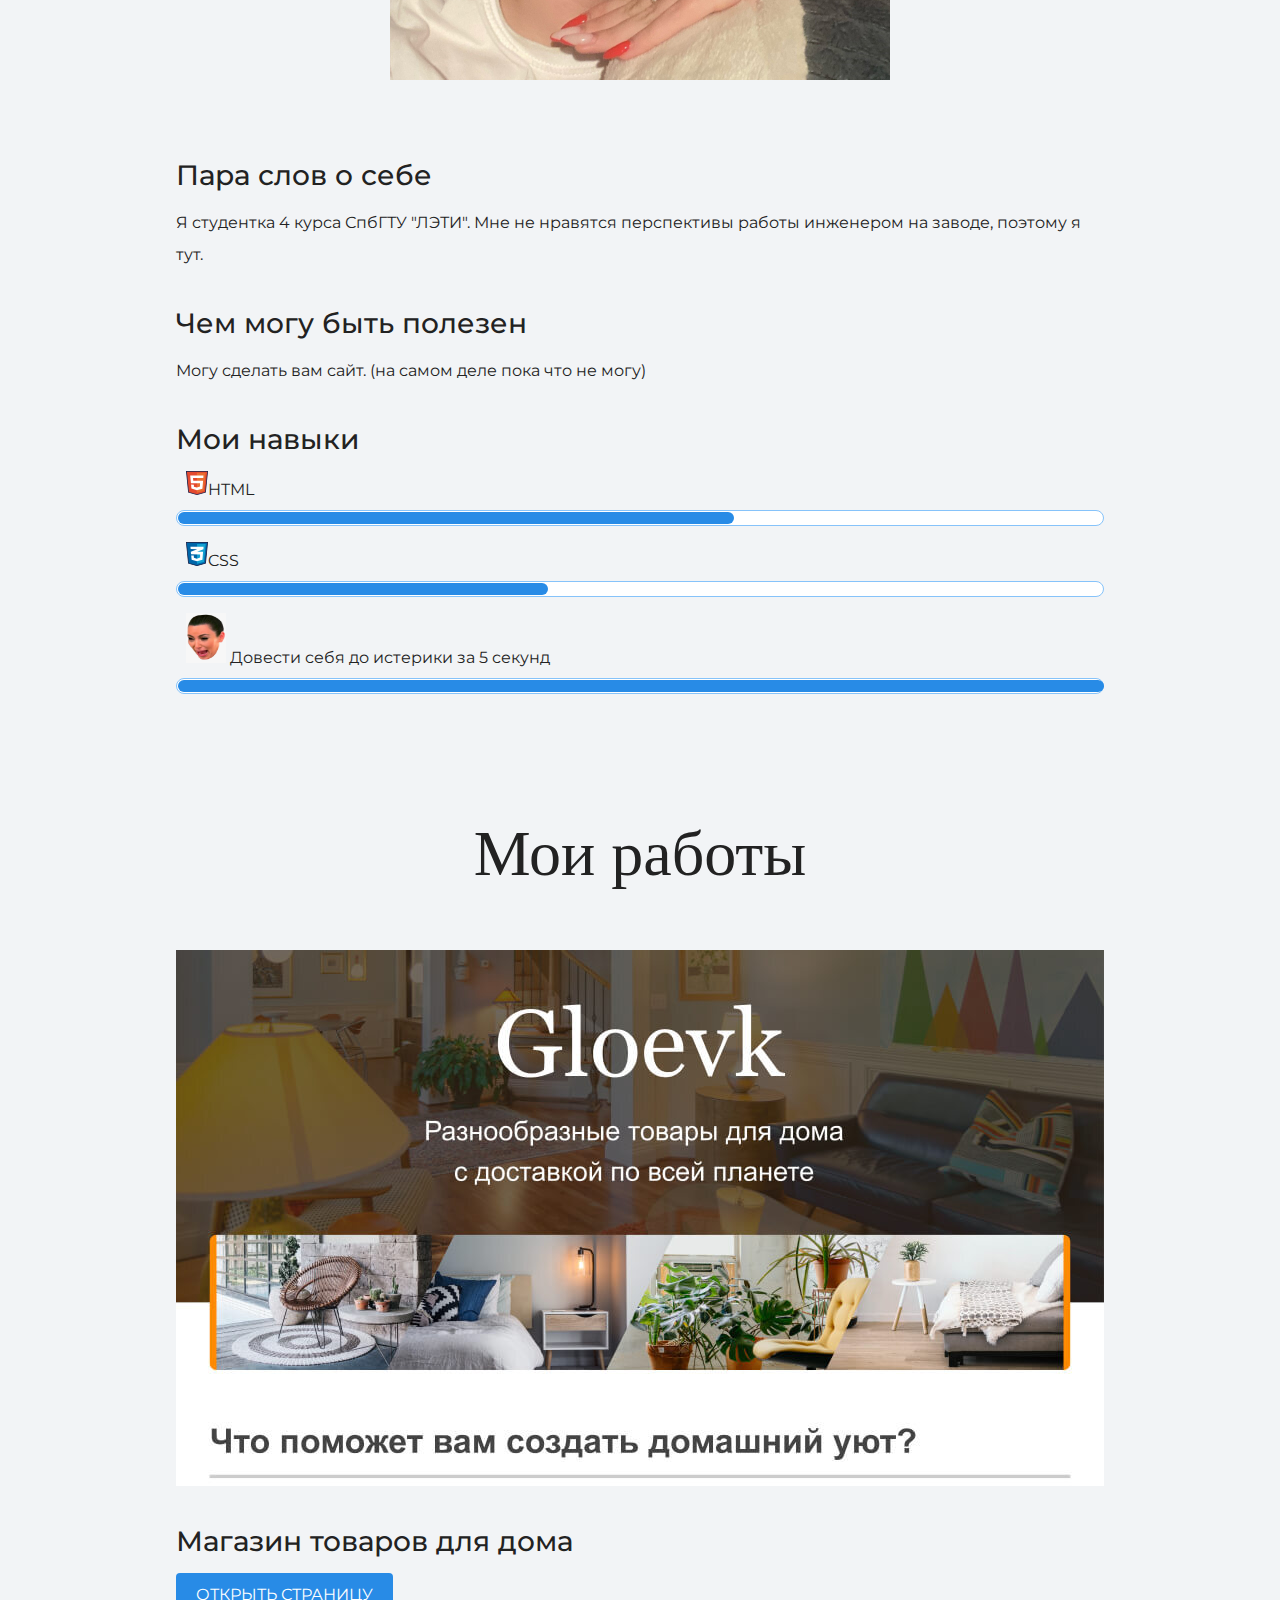
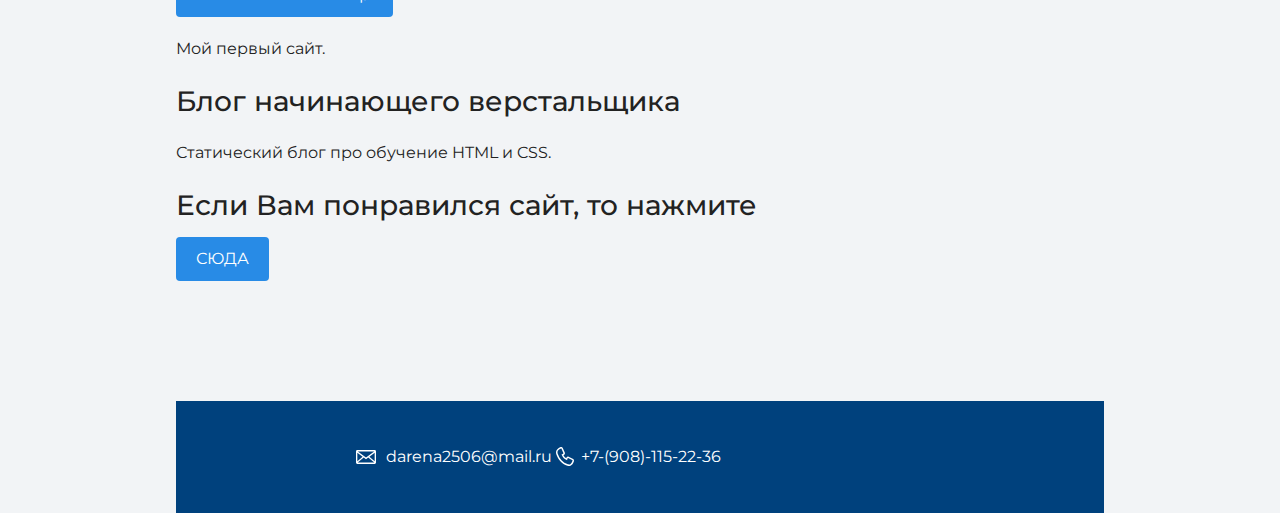
==== commit b1f9322a: "Add files via upload" ====
--- a/index.html
+++ b/index.html
@@ -44,7 +44,7 @@
     <dd class="level"><div style="width:100%">100%</div></dd>
   </dl>
 </div>
-    </div>
+   
       
     </section>
 
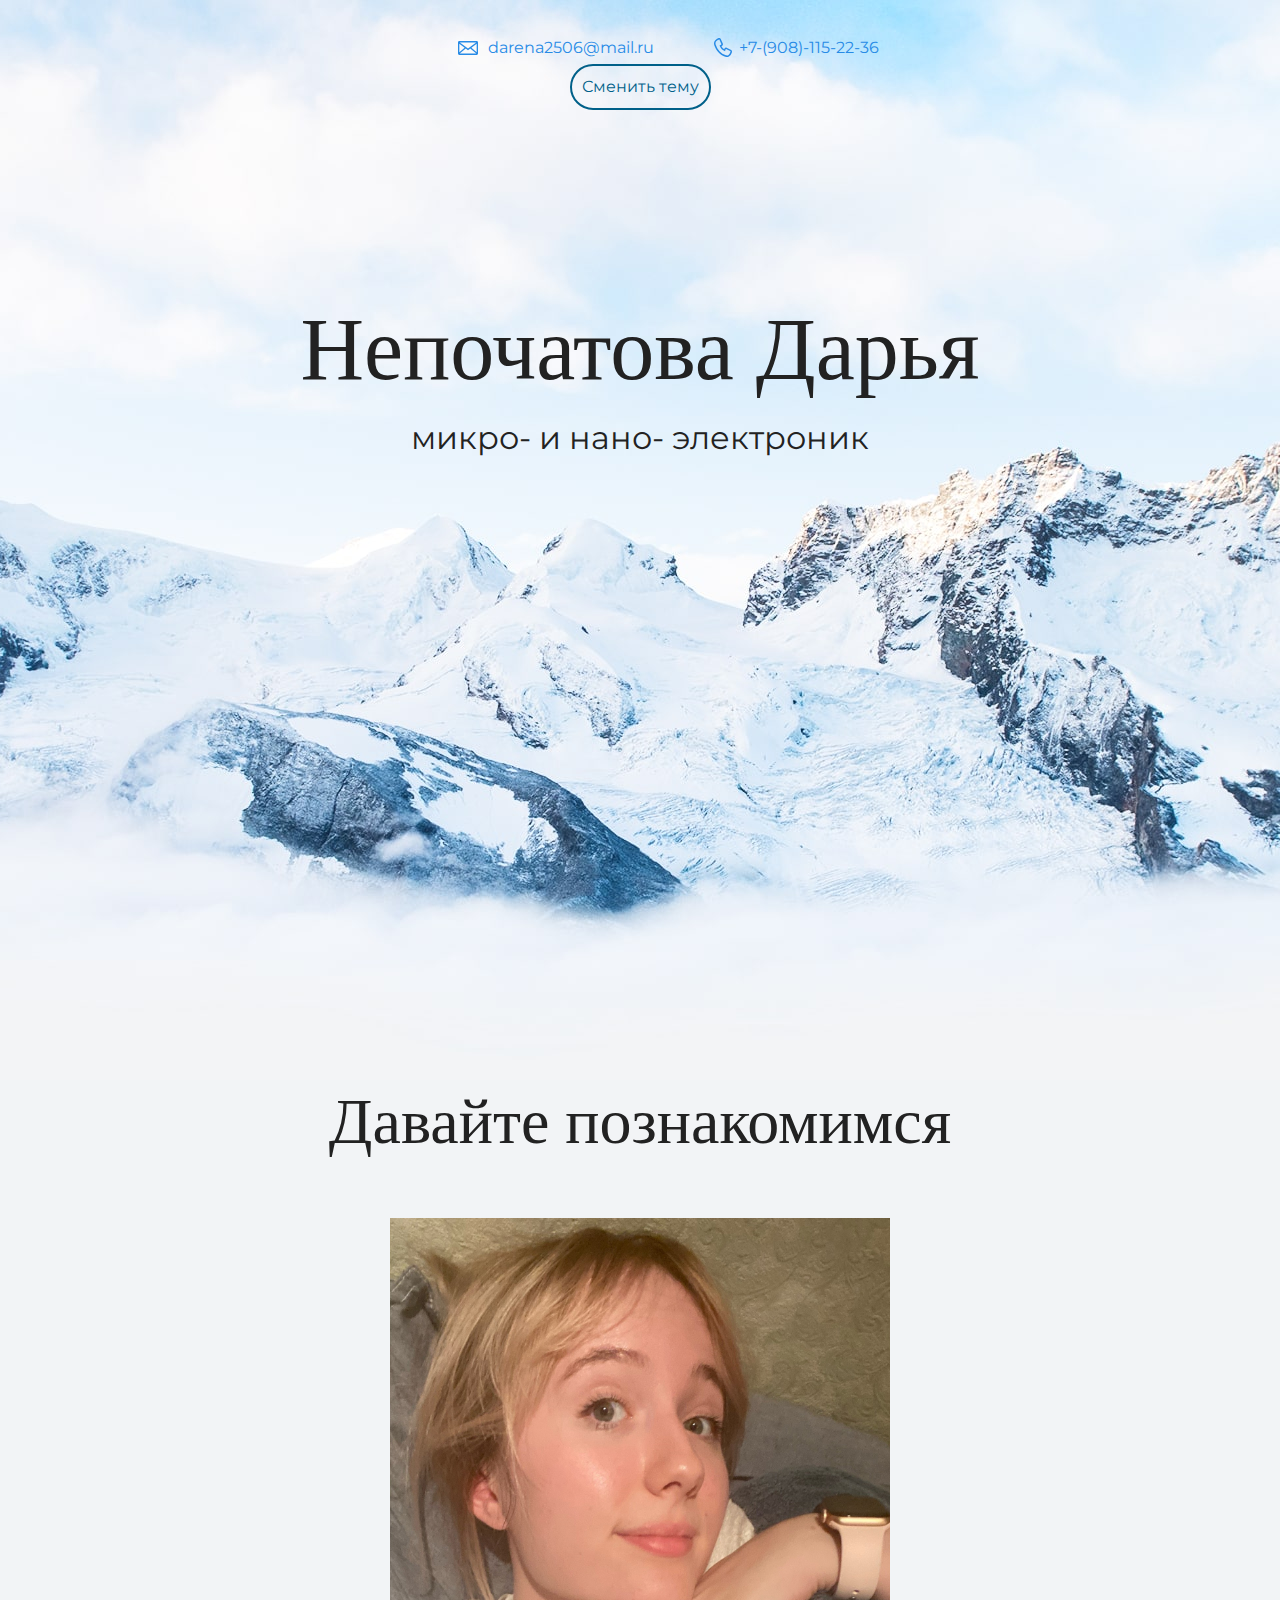
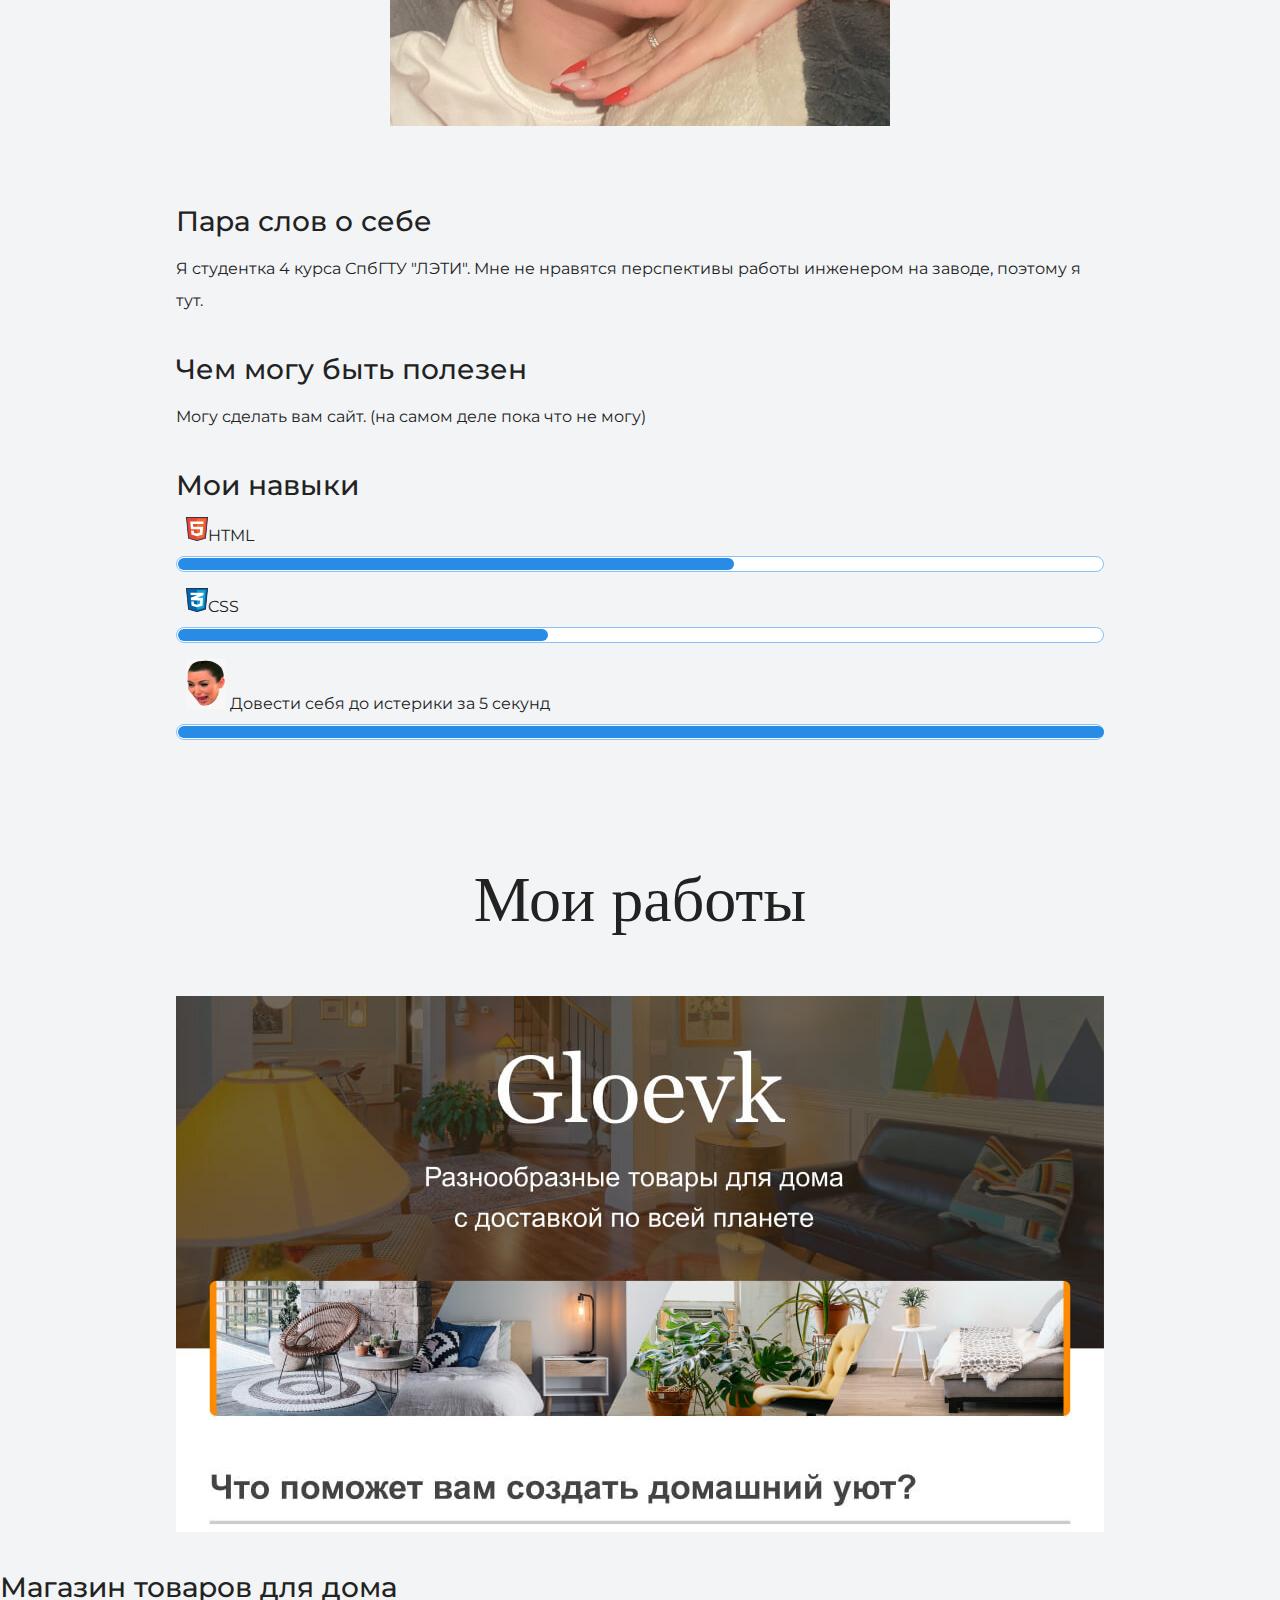
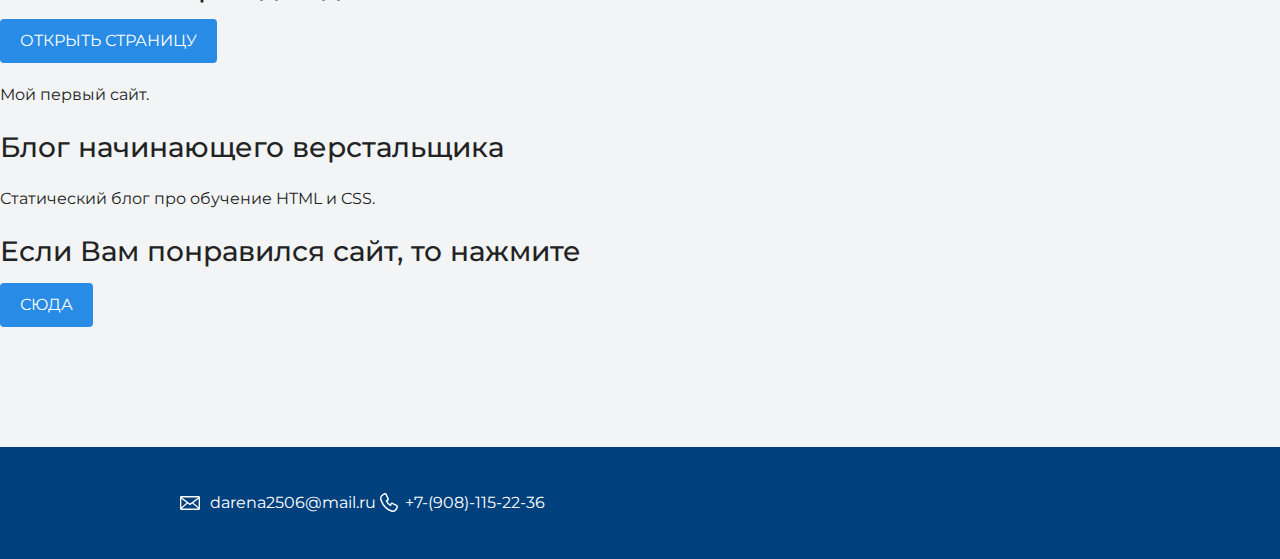
==== commit 0dc9b8b6: "Add files via upload" ====
--- a/index.html
+++ b/index.html
@@ -7,10 +7,11 @@
     <link href="https://fonts.googleapis.com/css?family=Montserrat:400,500,700|Old+Standard+TT&display=swap&subset=cyrillic" rel="stylesheet">
   </head>
 
-  <body>
+  <body class="page light-theme">
     <div class="container">
     <header class="page-header">
       <a href="mailto:darena2506@mail.ru" class="header-email">darena2506@mail.ru</a> <a href="tel: +79081152236" class="header-phone">+7-(908)-115-22-36</a>
+      <br><div class="button_them">Сменить тему</div></br>
     </header>
 
     <section class="hero-image">
@@ -44,7 +45,7 @@
     <dd class="level"><div style="width:100%">100%</div></dd>
   </dl>
 </div>
-   
+    </div>
       
     </section>
 
@@ -68,5 +69,6 @@
      <a href="mailto:darena2506@mail.ru" class="footer-email">darena2506@mail.ru</a> <a href="tel: +79081152236" class="footer-phone">+7-(908)-115-22-36</a>
     </footer>
     </div>
+    <script src="JS.js"></script>
   </body>
 </html>--- a/style.css
+++ b/style.css
@@ -1,4 +1,4 @@
-body {
+.light-theme {
     margin: 0;
     min-width: 960px;
     font-family: "Montserrat", "Helvetica", "Arial", sans-serif;
@@ -11,26 +11,26 @@
     background-position: top center;
   }
   
-  .container {
+  .light-theme .container {
     max-width: 928px;
     margin: 0 auto;
     padding: 0 16px;
    
   }
   
-  .page-header {
+  .light-theme .page-header {
     margin: 0 0 160px;
     padding: 32px 0 32px;
-    text-align: center 
-  }
-  
-  .page-header .container,
-  .page-footer .container {
+    text-align: center; 
+  }
+  
+  .light-theme .page-header .container,
+  .light-theme .page-footer .container {
     max-width: 1408px;
     text-align: right;
   }
   
-  .page-header a {
+  .light-theme .page-header a {
     margin-left: 56px;
     color: #288be6;
     text-decoration: none;
@@ -38,27 +38,27 @@
     background-position: left;
   }
   
-  .header-email {
+  .light-theme .header-email {
     padding-left: 30px;
     background-image: url("img/icon-email-header.svg");
   }
   
-  .header-phone {
+  .light-theme .header-phone {
     padding-left: 25px;
     background-image: url("img/icon-phone-header.svg");
   }
   
-  .hero-image {
+  .light-theme .hero-image {
     margin-bottom: 620px;
     text-align: center 
   }
   
-  .hero-image .container {
+  .light-theme .hero-image .container {
     max-width: 1408px;
     text-align: center;
   }
   
-  .heading {
+  .light-theme .heading {
     margin: 0 0 16px;
     font-family: "Old Standard TT", "Times", "Times New Roman", serif;
     font-size: 88px;
@@ -66,17 +66,17 @@
     font-weight: 400;
   }
   
-  .hero-image p {
+  .light-theme .hero-image p {
     margin: 0;
     font-size: 32px;
     line-height: 48px;
   }
   
-  .intro {
+  .light-theme .intro {
     margin: 0 0 120px;
   }
   
-  .subheading {
+  .light-theme .subheading {
     margin: 0 0 56px;
     font-family: "Old Standard TT", "Times", "Times New Roman", serif;
     font-size: 64px;
@@ -86,35 +86,35 @@
     
   }
 
-  .user-image {
+  .light-theme .user-image {
     margin: 0 0 32px;
     text-align: center;
   }
   
-  .intro h3,
-  .portfolio h3 {
+  .light-theme .intro h3,
+  .light-theme .portfolio h3 {
     margin: 0 0 12px;
     font-size: 28px;
     line-height: 40px;
     font-weight: 500;
   }
   
-  .intro p {
+  .light-theme .intro p {
     margin: 0 0 32px;
   }
   
-  .skills-list {
+  .light-theme .skills-list {
     margin: 0;
     padding: 0;
   }
   
-  .skills-list dt {
+  .light-theme .skills-list dt {
     padding-left: 10px;
     background-repeat: no-repeat;
     background-position: left;
   }
   
-  .level {
+  .light-theme .level {
     margin: 4px 0 16px;
     padding: 0;
     height: 14px;
@@ -124,37 +124,37 @@
     border-radius: 8px;
   }
   
-  .level div {
+  .light-theme .level div {
     margin: 1px;
     height: 12px;
     background-color: #288be6;
     border-radius: 6px;
   }
   
-  .portfolio {
+  .light-theme .portfolio {
     margin: 0 0 120px;
   }
   
-  .projects {
+  .light-theme .projects {
     margin: 0;
     padding: 0;
     list-style: none;
   }
   
-  .projects li {
+  .light-theme .projects li {
     margin: 0 0 80px;
   }
   
-  .project-image {
+  .light-theme .project-image {
     margin: 0 0 24px;
     text-align: center;
   }
   
-  .projects p {
+  .light-theme .projects p {
     margin: 0 0 24px;
   }
   
-  .button {
+  .light-theme .button {
     padding: 6px 20px;
     display: inline-block;
     vertical-align: baseline;
@@ -165,14 +165,14 @@
     color: #ffffff;
   }
   
-  .page-footer {
+  .light-theme .page-footer {
     padding: 40px 180px;
     background-color: #00417d;
     color: #ffffff;
     
   }
   
-  .page-footer a {
+  .light-theme .page-footer a {
     
     text-align: center;
     color: inherit;
@@ -181,12 +181,236 @@
     background-position: left;
   }
   
-  .footer-email {
+  .light-theme .footer-email {
     padding-left: 30px;
     background-image: url("img/icon-email-footer.svg");
   }
   
-  .footer-phone {
+  .light-theme .footer-phone {
     padding-left: 25px;
     background-image: url("img/icon-phone-footer.svg");
-  }+  }
+
+  .light-theme .button_them {
+    display: inline-block;
+    text-decoration: none;
+    color: #006089;
+    border: 2px solid #006089;
+    border-radius: 89px;
+    font-size: 16px;
+    padding: 5px 10px; 
+    transition: all 0.8s ease;
+}
+.light-theme .button_them:hover{
+    text-decoration: none; 
+    background-color: #4596e2;
+    color: #ffeded;
+    border-color: #00417d;
+}
+
+.dark-theme {
+  margin: 0;
+  min-width: 960px;
+  font-family: "Montserrat", "Helvetica", "Arial", sans-serif;
+  font-size: 16px;
+  line-height: 32px;
+  color: #f2f2f2;
+  background-color: #080208;
+  background-image: url("img1/hero-bg.jpg");
+  background-repeat: no-repeat;
+  background-position: top center;
+}
+
+.dark-theme .container {
+  max-width: 928px;
+  margin: 0 auto;
+  padding: 0 16px;
+}
+
+.dark-theme .page-header {
+  margin: 0 0 180px;
+  padding: 32px 0 32px;
+  text-align: center; 
+}
+
+.dark-theme .page-header .container,
+.dark-theme .page-footer .container {
+  max-width: 1408px;
+  text-align: right;
+}
+
+.dark-theme .page-header a {
+  margin-left: 56px;
+  color: #fea18d;
+  text-decoration: none;
+  background-repeat: no-repeat;
+  background-position: left;
+}
+
+.dark-theme .header-email {
+  padding-left: 30px;
+  background-image: url("img1/icon-email.svg");
+}
+
+.dark-theme .header-phone {
+  padding-left: 25px;
+  background-image: url("img1/icon-phone.svg");
+}
+
+.dark-theme .hero-image {
+  margin-bottom: 480px;
+}
+
+.dark-theme .hero-image .container {
+  max-width: 1408px;
+  text-align: center;
+}
+
+.dark-theme .heading {
+  margin: 0 0 24px;
+  font-size: 80px;
+  line-height: 96px;
+}
+
+.dark-theme .hero-image p {
+  margin: 0;
+  font-size: 32px;
+  line-height: 48px;
+}
+
+.dark-theme .intro {
+  margin: 0 0 120px;
+}
+
+.dark-theme .subheading {
+  margin: 0 0 56px;
+  font-size: 56px;
+  line-height: 80px;
+  text-align: center;
+}
+
+.dark-theme .user-image {
+  margin: 0 0 32px;
+  text-align: center;
+}
+
+.dark-theme .intro h3,
+.dark-theme .portfolio h3 {
+  margin: 0 0 12px;
+  font-size: 28px;
+  line-height: 40px;
+  font-weight: 500;
+}
+
+.dark-theme .intro p {
+  margin: 0 0 32px;
+}
+
+.dark-theme .skills-list {
+  margin: 0;
+  padding: 0;
+}
+
+.dark-theme .skills-list dt {
+  padding-left: 32px;
+  background-repeat: no-repeat;
+  background-position: left;
+}
+
+.dark-theme .skill-html {
+  background-image: url("img1/icon-html.svg");
+}
+
+.dark-theme .skill-css {
+  background-image: url("img1/icon-css.svg");
+}
+
+.dark-theme .level {
+  margin: 4px 0 16px;
+  padding: 0;
+  height: 14px;
+  font-size: 0;
+  background-color: #080208;
+  border: 1px solid #712073;
+  border-radius: 8px;
+}
+
+.dark-theme .level div {
+  margin: 1px;
+  height: 12px;
+  background-color: #fea18d;
+  border-radius: 6px;
+}
+
+.dark-theme .portfolio {
+  margin: 0 0 120px;
+}
+
+.dark-theme .projects {
+  margin: 0;
+  padding: 0;
+  list-style: none;
+}
+
+.dark-theme .projects li {
+  margin: 0 0 80px;
+}
+
+.dark-theme .project-image {
+  margin: 0 0 24px;
+  text-align: center;
+}
+
+.dark-theme .projects p {
+  margin: 0 0 24px;
+}
+
+.dark-theme .button {
+  padding: 6px 20px;
+  display: inline-block;
+  vertical-align: baseline;
+  text-decoration: none;
+  text-transform: uppercase;
+  border-radius: 4px;
+  background-color: #712073;
+  color: #ffffff;
+}
+
+.dark-theme .page-footer {
+  padding: 40px 0;
+  background-color: #260c26;
+}
+
+.dark-theme .page-footer a {
+  margin-left: 56px;
+  color: #fea18d;
+  text-decoration: none;
+  background-repeat: no-repeat;
+  background-position: left;
+}
+
+.dark-theme .footer-email {
+  padding-left: 30px;
+  background-image: url("img1/icon-email.svg");
+}
+
+.dark-theme .footer-phone {
+  padding-left: 25px;
+  background-image: url("img1/icon-phone.svg");
+}
+.dark-theme .button_them {
+  display: inline-block;
+  text-decoration: none;
+  color: #ffeded;
+  border: 2px solid #ffeded;
+  border-radius: 89px;
+  font-size: 16px;
+  padding: 5px 10px; 
+  transition: all 0.8s ease;
+}
+.dark-theme .button_them:hover{
+  text-decoration: none; 
+  background-color: #712073;
+  color: #ffeded;
+  border-color: #260c26;
+}